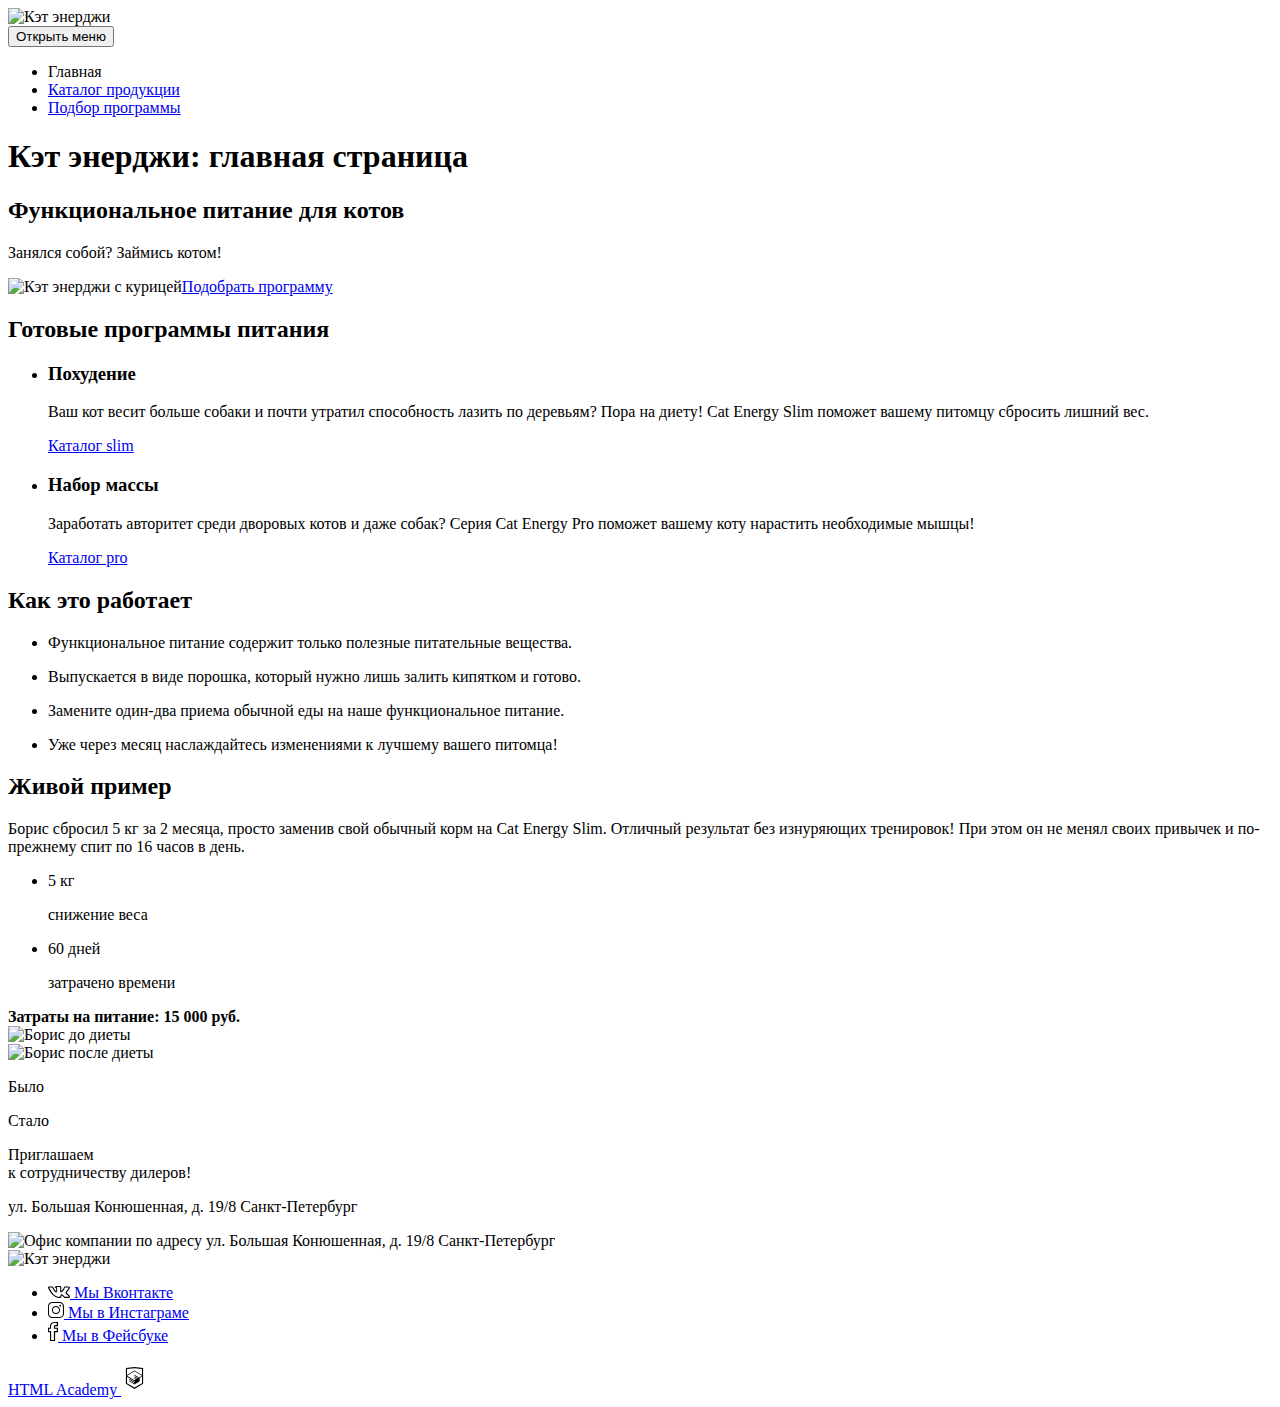
==== index.html @ 0a03f2cf "Добавлены html файлы" ====
<!DOCTYPE html><html lang="ru"><head><meta charset="utf-8"><meta name="viewport" content="width=device-width,initial-scale=1"><title>HTML Academy: Кэт энерджи</title><link rel="preload" href="fonts/oswaldmedium.woff2" as="font" crossorigin="anonymous"><link rel="preload" href="fonts/oswaldmedium.woff" as="font" crossorigin="anonymous"><link rel="preload" href="fonts/oswaldregular.woff2" as="font" crossorigin="anonymous"><link rel="preload" href="fonts/oswaldregular.woff" as="font" crossorigin="anonymous"><link rel="stylesheet" href="css/style.min.css"><script src="js/polyfill/picturefill.js" async=""></script></head><body class="content no-js"><script>document.body.classList.remove("no-js");</script><div style="display: none;"><svg xmlns="http://www.w3.org/2000/svg" xmlns:xlink="http://www.w3.org/1999/xlink"><symbol id="sprite-fb" viewbox="0 0 10 19"><path d="M7.1 19H2v-8.8H0V5.8h1.9c-.1-2 .2-3.4 1.1-4.4C3.8.5 5 .1 6.5 0H10v4.2H7.2c-.1.2-.2.8-.2 1.6h3v4.4H7.1V19zm-4-1h2.8V9.1h2.9V6.8H5.9v-.5c0-1.4 0-2.6.7-3.1l.1-.1h2.1V1H6.5c-1.2.1-2 .4-2.6 1-.8.8-1 2.3-.8 4.2l.1.6H1.1v2.3h2V18z"></path></symbol><symbol id="sprite-htmlacademy" viewbox="0 0 60 60"><path d="M30.2 5H30L10.3 7.1v36.2L30 55l19.7-11.7V7.1L30.2 5zm17 36.8L30 52 12.8 41.8V27l17.1 10.2V39l-11.7-7v1.8L30 40.9v1.9l-11.8-7v1.8l11.8 7 11.9-7.1v-7.6l5.3-3.2v15.1zm-.1-17l-4.7 2.8-2.2 1.3-10.3-6.1v1.8l8.8 5.3h-.1l-.2.1-1.3.7-7.3-4.3v1.8l5.8 3.4-1.4.9-4.3-2.6v1.8l2.9 1.7-2.9 1.7-17-10.1 17-10.2 17.2 10zm.1-1.8L29.9 12.8 12.8 23V9.4L30 7.6l17.2 1.8V23z"></path></symbol><symbol id="sprite-insta" viewbox="0 0 16.1 16"><path d="M11.8 1C13.6 1 15 2.4 15 4.2v7.7c0 1.7-1.4 3.1-3.1 3.1H4.2C2.4 15 1 13.6 1 11.8V4.2C1 2.4 2.4 1 4.2 1h7.6m0-1H4.2C1.9 0 0 1.9 0 4.2v7.7C0 14.1 1.9 16 4.2 16h7.7c2.3 0 4.2-1.9 4.2-4.2V4.2C16 1.9 14.1 0 11.8 0z"></path><path class="st0" d="M8 4.9c1.7 0 3.1 1.4 3.1 3.1S9.7 11.1 8 11.1 4.9 9.7 4.9 8 6.3 4.9 8 4.9m0-1C5.7 3.9 3.9 5.7 3.9 8s1.8 4.1 4.1 4.1 4.1-1.8 4.1-4.1S10.3 3.9 8 3.9z"></path><circle class="st0" cx="12.3" cy="3.7" r=".9"></circle></symbol><symbol id="sprite-mail" viewbox="0 0 17 13"><path d="M15.6 11.6H1.4V5.8H0V13h17V5.8h-1.4v5.8zM0 0v2.3l8.5 7.1L17 2.3V0H0zm15.6 1.6L8.5 7.5 1.4 1.6v-.2h14.2v.2z"></path></symbol><symbol id="sprite-phone" viewbox="0 0 20 20"><path d="M17.9 9.4H9.4v1.2h8.5l-2.1 2.1.9.9 3.1-3.1c.2-.2.2-.6 0-.9l-3.1-3.1-.9.9 2.1 2zm-9.8 10v-6.2c0-.3-.3-.6-.6-.6H3.1c0 .7.6 1.2 1.2 1.2h2.5v5H3.1c-1 .1-1.8-.7-1.9-1.7v-14c0-1 .8-1.8 1.7-1.8h3.9v5H4.4c-.7 0-1.2.6-1.2 1.2h4.4c.3 0 .6-.3.6-.6V.6C8.1.3 7.8 0 7.5 0H3.1C1.5-.1.1 1.2 0 2.9v13.9c-.1 1.7 1.2 3.1 2.9 3.1h4.6c.3.1.6-.2.6-.5z"></path></symbol><symbol id="sprite-vk" viewbox="0 0 22 12"><path d="M17.6 12c-.3 0-.9-.1-1.5-.5-.5-.3-.9-.7-1.3-1.2-.3-.3-.9-.9-1.1-.9-.2.1-.4.7-.3 1.2 0 .1 0 .6-.3.9-.3.3-.8.4-.9.4h-1.4c-.7 0-3.2-.2-5.4-2.3C2.5 7.1.2 2.2.1 2 0 1.6-.1 1.2.2.9s.8-.4 1-.4h3.1c.1 0 .4.1.7.3.3.2.4.5.5.6.7 1.5 1.5 2.8 2.6 4 .1-.4.2-1.4.1-2.3 0-.4-.1-.8-.2-1-.1-.1-.3-.2-.5-.2l-.6-.5c0-.5.5-.9.9-1.1.5-.2 1.3-.3 2.3-.3h.5c.9 0 1.2.1 1.6.1 1.2.3 1.2 1.3 1.1 2.5v1.6c0 .3 0 .8.1 1 .2-.1.6-.5 1.5-1.9.6-.9 1-1.9 1.1-2.1.1-.3.4-.7 1.2-.7h3.4c.7 0 1.2.2 1.3.7.2.5.1 1.3-1.7 3.5-.3.3-.5.6-.7.9-.5.4-.9 1-.9 1.1s.5.5.9.9c1.1.9 1.9 1.7 2.2 2.3.4.6.3 1 .2 1.3-.3.7-1.2.7-1.4.8h-2.9zm-3.9-3.7c.7 0 1.2.6 1.8 1.2.4.4.7.8 1.1 1 .5.3 1 .3 1 .3h2.9c.1 0 .3-.1.4-.1 0 0 0-.1-.1-.1-.3-.5-1-1.3-2-2.1-.9-.7-1.3-1.1-1.4-1.7 0-.6.4-1.1 1.2-2.1.2-.2.4-.5.7-.8 1.1-1.4 1.4-2 1.5-2.3h-3.9c0 .4-.5 1.5-1.1 2.4-1.4 2.1-2 2.4-2.5 2.4-.1 0-.3 0-.4-.1-.7-.4-.7-1.4-.7-2.1V2.6c.1-1.3 0-1.3-.3-1.4-.3-.1-.5-.1-1.4-.1H10c-.5 0-1 0-1.4.1l.2.2c.4.5.4 1.5.4 1.7.1 1.3 0 2.9-.7 3.3-.1 0-.2.1-.4.1-.6 0-1.3-.7-2.5-2.5C5 2.9 4.5 1.8 4.5 1.8s0-.1-.1-.1-.2-.1-.2-.1h-3c.4.9 2.5 5 4.8 7.2 2 1.9 4.3 2 4.7 2h1.4s.2 0 .2-.1v-.1c0-.2 0-2 1.2-2.3h.2z"></path></symbol></svg></div><header class="page-header"><div class="page-header__wrapper"><a class="logo logo--index page-header__logo"><picture><source media="(min-width: 1220px)" srcset="img/logo-desktop.svg"><source media="(min-width: 768px)" srcset="img/logo-tablet.svg"><img class="logo-image" src="img/logo-mobile.svg" width="191" height="38" alt="Кэт энерджи"></picture></a><nav class="main-nav page-header__nav"><button class="main-nav__toggle main-nav__toggle--open" type="button">Открыть меню</button><ul class="main-nav__list site-list"><li class="site-list__item"><a class="site-list__link site-list__link--light site-list__link--active">Главная</a></li><li class="site-list__item"><a class="site-list__link site-list__link--light" href="catalog.html">Каталог продукции</a></li><li class="site-list__item"><a class="site-list__link site-list__link--light" href="form.html">Подбор программы</a></li></ul></nav></div></header><main class="page-main"><h1 class="visually-hidden">Кэт энерджи: главная страница</h1><section class="product-banner product-banner--bg-img page-main__product-banner"><h2 class="product-banner__title title title--size-l">Функциональное питание для котов</h2><p class="product-banner__tagline">Занялся собой? Займись котом!</p><picture><source type="image/webp" media="(min-width: 1220px)" srcset="img/index-can-desktop@1x.webp, img/index-can-desktop@2x.webp 2x"><source type="image/webp" media="(min-width: 768px)" srcset="img/index-can-tablet@1x.webp, img/index-can-tablet@2x.webp 2x"><source type="image/webp" srcset="img/index-can-mobile@1x.webp, img/index-can-mobile@2x.webp 2x"><source media="(min-width: 1220px)" srcset="img/index-can-desktop@1x.png, img/index-can-desktop@2x.png 2x"><source media="(min-width: 768px)" srcset="img/index-can-tablet@1x.jpg, img/index-can-tablet@2x.jpg 2x"><img class="product-banner__image" width="280" height="271" src="img/index-can-mobile@1x.png" srcset="img/index-can-mobile@2x.png 2x" alt="Кэт энерджи с курицей"></picture><a class="product-banner__button button button--green" href="form.html">Подобрать программу</a></section><section class="programs programs--mb page-main__container"><h2 class="visually-hidden">Готовые программы питания</h2><ul class="programs__list"><li class="programs__item programs__item--cat-slim"><h3 class="programs__title">Похудение</h3><p class="programs__description">Ваш кот весит больше собаки и почти утратил способность лазить по деревьям? Пора на диету! Cat Energy Slim поможет вашему питомцу сбросить лишний вес.</p><a class="programs__link" href="catalog.html">Каталог slim</a></li><li class="programs__item programs__item--cat-pro"><h3 class="programs__title">Набор массы</h3><p class="programs__description">Заработать авторитет среди дворовых котов и даже собак? Серия Cat Energy Pro поможет вашему коту нарастить необходимые мышцы!</p><a class="programs__link" href="catalog.html">Каталог pro</a></li></ul></section><section class="advantage advantage--mb"><h2 class="advantage__title title title--size-l page-main__container">Как это работает</h2><ul class="advantage__list"><li class="advantage__item advantage__item--number"><p class="advantage__description advantage__description--leaf">Функциональное питание содержит только полезные питательные вещества.</p></li><li class="advantage__item advantage__item--number"><p class="advantage__description advantage__description--powder">Выпускается в виде порошка, который нужно лишь залить кипятком и готово.</p></li><li class="advantage__item advantage__item--number"><p class="advantage__description advantage__description--dining">Замените один-два приема обычной еды на наше функциональное питание.</p></li><li class="advantage__item advantage__item--number"><p class="advantage__description advantage__description--clock">Уже через месяц наслаждайтесь изменениями к лучшему вашего питомца!</p></li></ul></section><section class="example"><div class="example__container"><div class="example__description"><h2 class="example__title title title--size-l">Живой пример</h2><p class="example__text">Борис сбросил 5 кг за 2 месяца, просто заменив свой обычный корм на Cat Energy Slim. Отличный результат без изнуряющих тренировок! При этом он не менял своих привычек и по-прежнему спит по 16 часов в день.</p><div class="example__wrapper"><ul class="example__list"><li class="example__item"><p class="example__value">5 кг</p><p class="example__index">снижение веса</p></li><li class="example__item"><p class="example__value">60 дней</p><p class="example__index">затрачено времени</p></li></ul><b class="example__subtitle">Затраты на питание: <span>15 000 руб.</span></b></div></div><div class="example__slider slider"><div class="slider__slides"><div class="slider__container-one"><picture><source type="image/webp" media="(min-width: 1220px)" srcset="img/after-desktop@1x.webp, img/after-desktop@2x.webp 2x"><source type="image/webp" media="(min-width: 768px)" srcset="img/after-tablet@1x.webp, img/after-tablet@2x.webp 2x"><source type="image/webp" srcset="img/before-mobile@1x.webp, img/before-mobile@2x.webp 2x"><source media="(min-width: 1220px)" srcset="img/after-desktop@1x.png, img/after-desktop@2x.png 2x"><source media="(min-width: 768px)" srcset="img/after-tablet@1x.png, img/after-tablet@2x.png 2x"><img class="slider__image slider__image--centering" width="320" height="240" src="img/before-mobile@1x.png" srcset="img/before-mobile@2x.png 2x" alt="Борис до диеты"></picture></div><div class="slider__container-two"><picture><source type="image/webp" media="(min-width: 1220px)" srcset="img/before-desktop@1x.webp, img/before-desktop@2x.webp 2x"><source type="image/webp" media="(min-width: 768px)" srcset="img/before-tablet@1x.webp, img/before-tablet@2x.webp 2x"><source type="image/webp" srcset="img/after-mobile@1x.webp, img/after-mobile@2x.webp 2x"><source media="(min-width: 1220px)" srcset="img/before-desktop@1x.png, img/before-desktop@2x.png 2x"><source media="(min-width: 768px)" srcset="img/before-tablet@1x.png, img/before-tablet@2x.png 2x"><img class="slider__image" width="320" height="240" src="img/after-mobile@1x.png" srcset="img/after-mobile@2x.png 2x" alt="Борис после диеты"></picture></div></div><div class="slider__toggle-wrapper"><p class="slider__prev">Было</p><div class="slider__line"><span class="slider__toggle" tabindex="0"></span></div><p class="slider__next">Стало</p></div></div></div></section></main><footer class="page-footer"><div class="page-footer__address address"><div class="address__wrapper address__wrapper--white"><p class="address__invite">Приглашаем<br>к сотрудничеству дилеров!</p><p class="address__text">ул. Большая Конюшенная, д. 19/8 <span>Санкт-Петербург</span></p></div><div class="address__map address__map--pin"><div class="address__yandex-map" id="yandex-map"></div><picture><source media="(min-width: 1220px)" srcset="img/bg-map-desktop@1x.png, img/bg-map-desktop@2x.png 2x"><source media="(min-width: 768px)" srcset="img/bg-map-tablet@1x.png, img/bg-map-tablet@2x.png 2x"><img class="address__map-image" src="img/bg-map-mobile@1x.png" srcset="img/bg-map-mobile@2x.png 2x" width="320" height="400" alt="Офис компании по адресу ул. Большая Конюшенная, д. 19/8 Санкт-Петербург"></picture></div></div><div class="page-footer__container"><a class="logo page-footer__logo"><img class="logo-image" src="img/logo-footer.svg" width="128" height="24" alt="Кэт энерджи"></a><ul class="social-list page-footer__social"><li class="social-list__item"><a href="#" class="social-list__link" aria-label="Перейти на Вконтакте"><svg class="social-list__icon social-list__icon--vk" width="22" height="12" viewbox="0 0 22 12"><use xlink:href="#sprite-vk"></use></svg> Мы Вконтакте</a></li><li class="social-list__item"><a href="#" class="social-list__link" aria-label="Перейти в Инстаграм"><svg class="social-list__icon social-list__icon--insta" width="16" height="16" viewbox="0 0 16.1 16"><use xlink:href="#sprite-insta"></use></svg> Мы в Инстаграме</a></li><li class="social-list__item"><a href="#" class="social-list__link" aria-label="Перейти в Фейсбук"><svg class="social-list__icon social-list__icon--fb" width="10" height="19" viewbox="0 0 10 19"><use xlink:href="#sprite-fb"></use></svg> Мы в Фейсбуке</a></li></ul><div class="copyright page-footer__copyright"><a class="copyright__link" href="https://htmlacademy.ru/intensive/adaptive" aria-label="Перейти на курс HTML Academy">HTML Academy <svg class="copyright__icon" width="27px" height="34" viewbox="0 0 27 35"><use xlink:href="#sprite-htmlacademy"></use></svg></a></div></div></footer><script>document.createElement( "picture" );</script><script src="js/polyfill/svguse.js" defer=""></script><script src="js/polyfill/focus-visible.js"></script><script src="https://api-maps.yandex.ru/2.1/?lang=ru_RU&amp;apikey=c461c44d-a89d-4167-a9e9-008782f98509" type="text/javascript"></script><script src="js/yandexMap.js" type="text/javascript"></script><script src="js/app.js"></script></body></html>
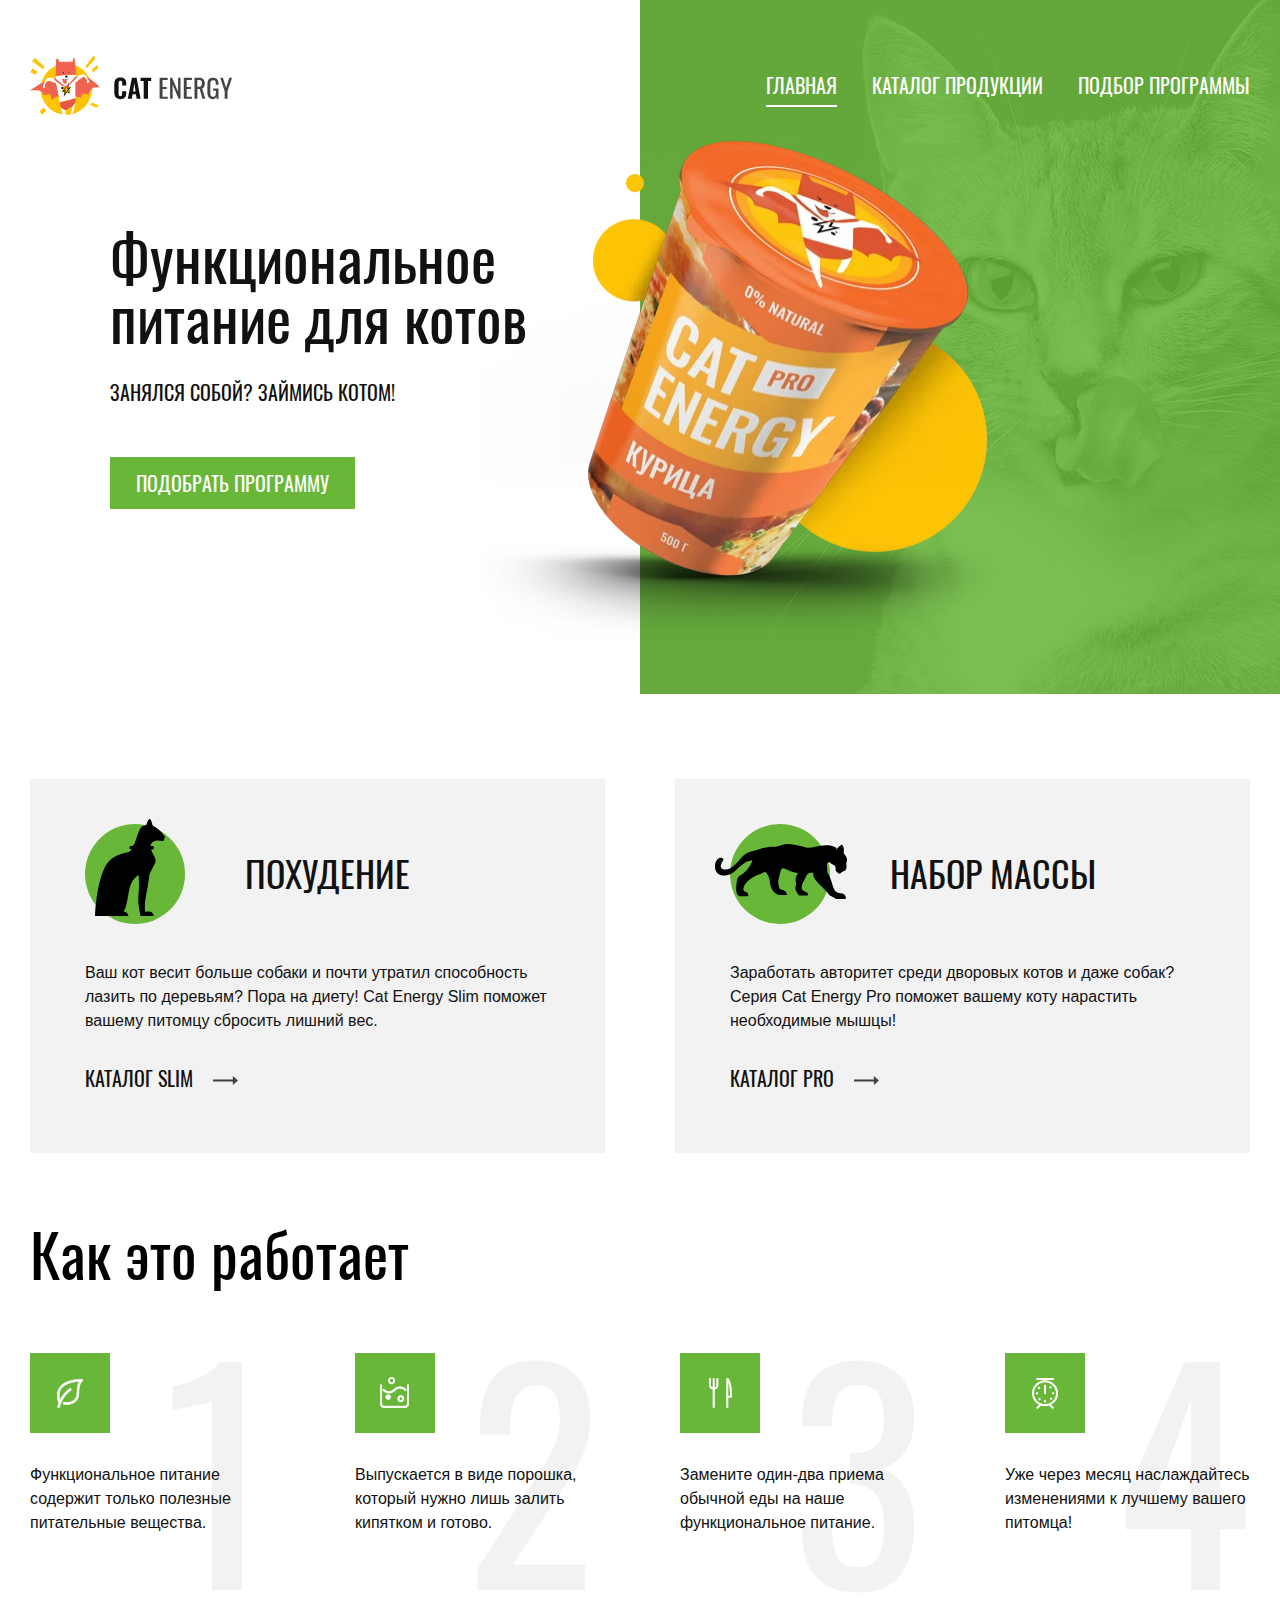
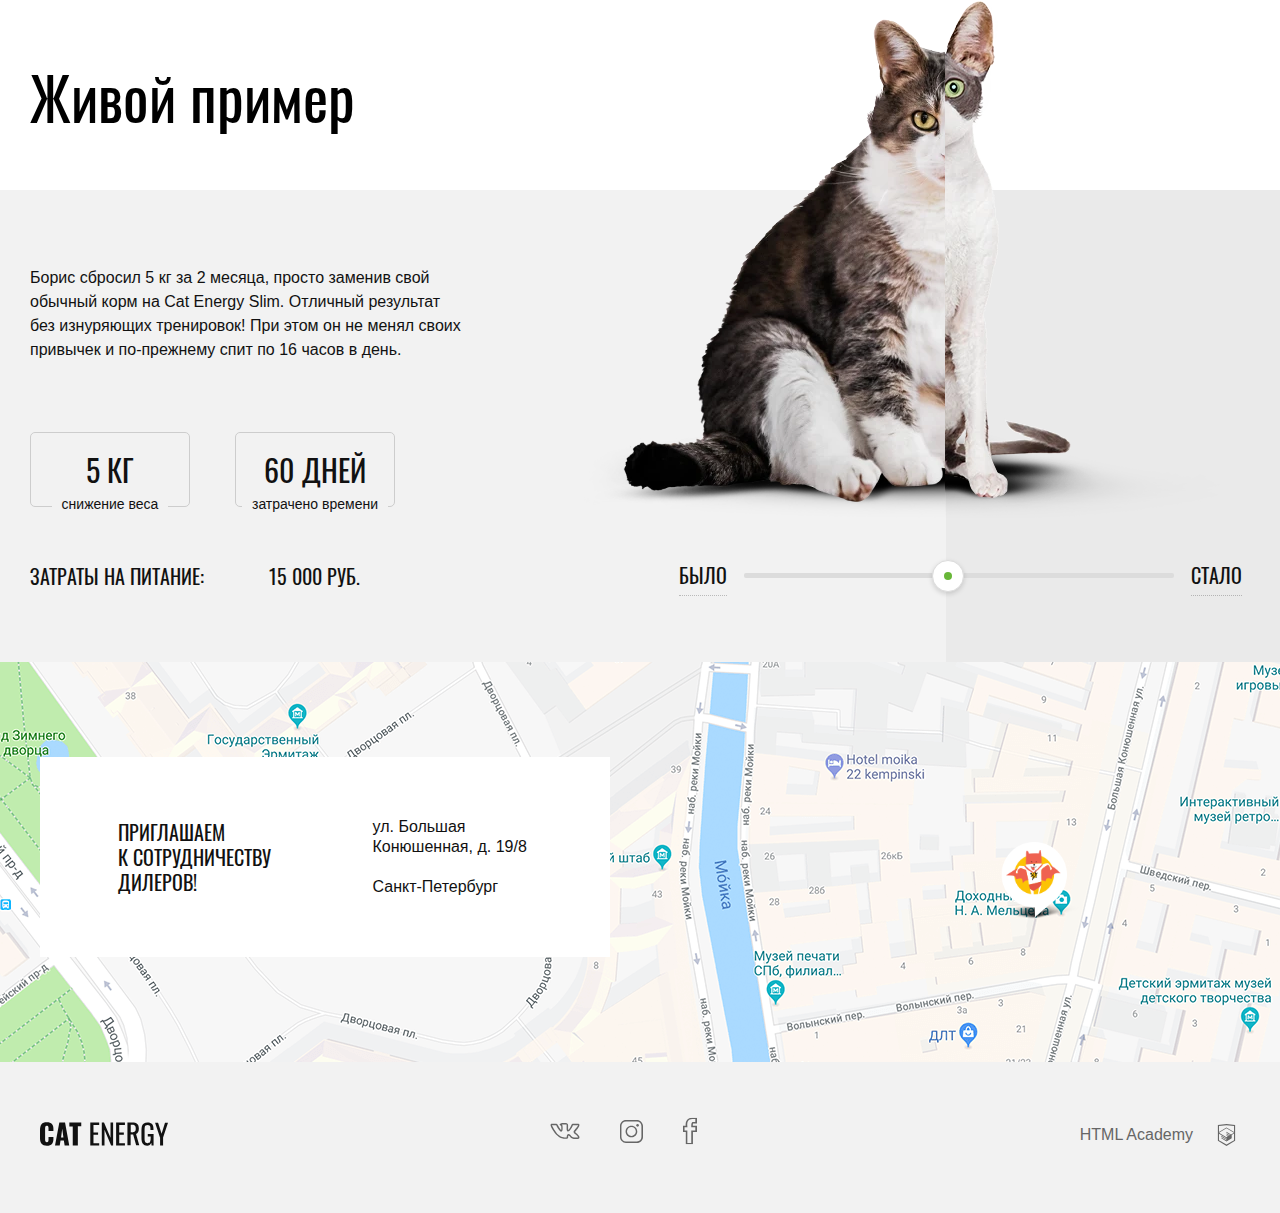
==== commit 4dd7137f: "Update index.html" ====
--- a/index.html
+++ b/index.html
@@ -1 +1,234 @@
-<!DOCTYPE html><html lang="ru"><head><meta charset="utf-8"><meta name="viewport" content="width=device-width,initial-scale=1"><title>HTML Academy: Кэт энерджи</title><link rel="preload" href="fonts/oswaldmedium.woff2" as="font" crossorigin="anonymous"><link rel="preload" href="fonts/oswaldmedium.woff" as="font" crossorigin="anonymous"><link rel="preload" href="fonts/oswaldregular.woff2" as="font" crossorigin="anonymous"><link rel="preload" href="fonts/oswaldregular.woff" as="font" crossorigin="anonymous"><link rel="stylesheet" href="css/style.min.css"><script src="js/polyfill/picturefill.js" async=""></script></head><body class="content no-js"><script>document.body.classList.remove("no-js");</script><div style="display: none;"><svg xmlns="http://www.w3.org/2000/svg" xmlns:xlink="http://www.w3.org/1999/xlink"><symbol id="sprite-fb" viewbox="0 0 10 19"><path d="M7.1 19H2v-8.8H0V5.8h1.9c-.1-2 .2-3.4 1.1-4.4C3.8.5 5 .1 6.5 0H10v4.2H7.2c-.1.2-.2.8-.2 1.6h3v4.4H7.1V19zm-4-1h2.8V9.1h2.9V6.8H5.9v-.5c0-1.4 0-2.6.7-3.1l.1-.1h2.1V1H6.5c-1.2.1-2 .4-2.6 1-.8.8-1 2.3-.8 4.2l.1.6H1.1v2.3h2V18z"></path></symbol><symbol id="sprite-htmlacademy" viewbox="0 0 60 60"><path d="M30.2 5H30L10.3 7.1v36.2L30 55l19.7-11.7V7.1L30.2 5zm17 36.8L30 52 12.8 41.8V27l17.1 10.2V39l-11.7-7v1.8L30 40.9v1.9l-11.8-7v1.8l11.8 7 11.9-7.1v-7.6l5.3-3.2v15.1zm-.1-17l-4.7 2.8-2.2 1.3-10.3-6.1v1.8l8.8 5.3h-.1l-.2.1-1.3.7-7.3-4.3v1.8l5.8 3.4-1.4.9-4.3-2.6v1.8l2.9 1.7-2.9 1.7-17-10.1 17-10.2 17.2 10zm.1-1.8L29.9 12.8 12.8 23V9.4L30 7.6l17.2 1.8V23z"></path></symbol><symbol id="sprite-insta" viewbox="0 0 16.1 16"><path d="M11.8 1C13.6 1 15 2.4 15 4.2v7.7c0 1.7-1.4 3.1-3.1 3.1H4.2C2.4 15 1 13.6 1 11.8V4.2C1 2.4 2.4 1 4.2 1h7.6m0-1H4.2C1.9 0 0 1.9 0 4.2v7.7C0 14.1 1.9 16 4.2 16h7.7c2.3 0 4.2-1.9 4.2-4.2V4.2C16 1.9 14.1 0 11.8 0z"></path><path class="st0" d="M8 4.9c1.7 0 3.1 1.4 3.1 3.1S9.7 11.1 8 11.1 4.9 9.7 4.9 8 6.3 4.9 8 4.9m0-1C5.7 3.9 3.9 5.7 3.9 8s1.8 4.1 4.1 4.1 4.1-1.8 4.1-4.1S10.3 3.9 8 3.9z"></path><circle class="st0" cx="12.3" cy="3.7" r=".9"></circle></symbol><symbol id="sprite-mail" viewbox="0 0 17 13"><path d="M15.6 11.6H1.4V5.8H0V13h17V5.8h-1.4v5.8zM0 0v2.3l8.5 7.1L17 2.3V0H0zm15.6 1.6L8.5 7.5 1.4 1.6v-.2h14.2v.2z"></path></symbol><symbol id="sprite-phone" viewbox="0 0 20 20"><path d="M17.9 9.4H9.4v1.2h8.5l-2.1 2.1.9.9 3.1-3.1c.2-.2.2-.6 0-.9l-3.1-3.1-.9.9 2.1 2zm-9.8 10v-6.2c0-.3-.3-.6-.6-.6H3.1c0 .7.6 1.2 1.2 1.2h2.5v5H3.1c-1 .1-1.8-.7-1.9-1.7v-14c0-1 .8-1.8 1.7-1.8h3.9v5H4.4c-.7 0-1.2.6-1.2 1.2h4.4c.3 0 .6-.3.6-.6V.6C8.1.3 7.8 0 7.5 0H3.1C1.5-.1.1 1.2 0 2.9v13.9c-.1 1.7 1.2 3.1 2.9 3.1h4.6c.3.1.6-.2.6-.5z"></path></symbol><symbol id="sprite-vk" viewbox="0 0 22 12"><path d="M17.6 12c-.3 0-.9-.1-1.5-.5-.5-.3-.9-.7-1.3-1.2-.3-.3-.9-.9-1.1-.9-.2.1-.4.7-.3 1.2 0 .1 0 .6-.3.9-.3.3-.8.4-.9.4h-1.4c-.7 0-3.2-.2-5.4-2.3C2.5 7.1.2 2.2.1 2 0 1.6-.1 1.2.2.9s.8-.4 1-.4h3.1c.1 0 .4.1.7.3.3.2.4.5.5.6.7 1.5 1.5 2.8 2.6 4 .1-.4.2-1.4.1-2.3 0-.4-.1-.8-.2-1-.1-.1-.3-.2-.5-.2l-.6-.5c0-.5.5-.9.9-1.1.5-.2 1.3-.3 2.3-.3h.5c.9 0 1.2.1 1.6.1 1.2.3 1.2 1.3 1.1 2.5v1.6c0 .3 0 .8.1 1 .2-.1.6-.5 1.5-1.9.6-.9 1-1.9 1.1-2.1.1-.3.4-.7 1.2-.7h3.4c.7 0 1.2.2 1.3.7.2.5.1 1.3-1.7 3.5-.3.3-.5.6-.7.9-.5.4-.9 1-.9 1.1s.5.5.9.9c1.1.9 1.9 1.7 2.2 2.3.4.6.3 1 .2 1.3-.3.7-1.2.7-1.4.8h-2.9zm-3.9-3.7c.7 0 1.2.6 1.8 1.2.4.4.7.8 1.1 1 .5.3 1 .3 1 .3h2.9c.1 0 .3-.1.4-.1 0 0 0-.1-.1-.1-.3-.5-1-1.3-2-2.1-.9-.7-1.3-1.1-1.4-1.7 0-.6.4-1.1 1.2-2.1.2-.2.4-.5.7-.8 1.1-1.4 1.4-2 1.5-2.3h-3.9c0 .4-.5 1.5-1.1 2.4-1.4 2.1-2 2.4-2.5 2.4-.1 0-.3 0-.4-.1-.7-.4-.7-1.4-.7-2.1V2.6c.1-1.3 0-1.3-.3-1.4-.3-.1-.5-.1-1.4-.1H10c-.5 0-1 0-1.4.1l.2.2c.4.5.4 1.5.4 1.7.1 1.3 0 2.9-.7 3.3-.1 0-.2.1-.4.1-.6 0-1.3-.7-2.5-2.5C5 2.9 4.5 1.8 4.5 1.8s0-.1-.1-.1-.2-.1-.2-.1h-3c.4.9 2.5 5 4.8 7.2 2 1.9 4.3 2 4.7 2h1.4s.2 0 .2-.1v-.1c0-.2 0-2 1.2-2.3h.2z"></path></symbol></svg></div><header class="page-header"><div class="page-header__wrapper"><a class="logo logo--index page-header__logo"><picture><source media="(min-width: 1220px)" srcset="img/logo-desktop.svg"><source media="(min-width: 768px)" srcset="img/logo-tablet.svg"><img class="logo-image" src="img/logo-mobile.svg" width="191" height="38" alt="Кэт энерджи"></picture></a><nav class="main-nav page-header__nav"><button class="main-nav__toggle main-nav__toggle--open" type="button">Открыть меню</button><ul class="main-nav__list site-list"><li class="site-list__item"><a class="site-list__link site-list__link--light site-list__link--active">Главная</a></li><li class="site-list__item"><a class="site-list__link site-list__link--light" href="catalog.html">Каталог продукции</a></li><li class="site-list__item"><a class="site-list__link site-list__link--light" href="form.html">Подбор программы</a></li></ul></nav></div></header><main class="page-main"><h1 class="visually-hidden">Кэт энерджи: главная страница</h1><section class="product-banner product-banner--bg-img page-main__product-banner"><h2 class="product-banner__title title title--size-l">Функциональное питание для котов</h2><p class="product-banner__tagline">Занялся собой? Займись котом!</p><picture><source type="image/webp" media="(min-width: 1220px)" srcset="img/index-can-desktop@1x.webp, img/index-can-desktop@2x.webp 2x"><source type="image/webp" media="(min-width: 768px)" srcset="img/index-can-tablet@1x.webp, img/index-can-tablet@2x.webp 2x"><source type="image/webp" srcset="img/index-can-mobile@1x.webp, img/index-can-mobile@2x.webp 2x"><source media="(min-width: 1220px)" srcset="img/index-can-desktop@1x.png, img/index-can-desktop@2x.png 2x"><source media="(min-width: 768px)" srcset="img/index-can-tablet@1x.jpg, img/index-can-tablet@2x.jpg 2x"><img class="product-banner__image" width="280" height="271" src="img/index-can-mobile@1x.png" srcset="img/index-can-mobile@2x.png 2x" alt="Кэт энерджи с курицей"></picture><a class="product-banner__button button button--green" href="form.html">Подобрать программу</a></section><section class="programs programs--mb page-main__container"><h2 class="visually-hidden">Готовые программы питания</h2><ul class="programs__list"><li class="programs__item programs__item--cat-slim"><h3 class="programs__title">Похудение</h3><p class="programs__description">Ваш кот весит больше собаки и почти утратил способность лазить по деревьям? Пора на диету! Cat Energy Slim поможет вашему питомцу сбросить лишний вес.</p><a class="programs__link" href="catalog.html">Каталог slim</a></li><li class="programs__item programs__item--cat-pro"><h3 class="programs__title">Набор массы</h3><p class="programs__description">Заработать авторитет среди дворовых котов и даже собак? Серия Cat Energy Pro поможет вашему коту нарастить необходимые мышцы!</p><a class="programs__link" href="catalog.html">Каталог pro</a></li></ul></section><section class="advantage advantage--mb"><h2 class="advantage__title title title--size-l page-main__container">Как это работает</h2><ul class="advantage__list"><li class="advantage__item advantage__item--number"><p class="advantage__description advantage__description--leaf">Функциональное питание содержит только полезные питательные вещества.</p></li><li class="advantage__item advantage__item--number"><p class="advantage__description advantage__description--powder">Выпускается в виде порошка, который нужно лишь залить кипятком и готово.</p></li><li class="advantage__item advantage__item--number"><p class="advantage__description advantage__description--dining">Замените один-два приема обычной еды на наше функциональное питание.</p></li><li class="advantage__item advantage__item--number"><p class="advantage__description advantage__description--clock">Уже через месяц наслаждайтесь изменениями к лучшему вашего питомца!</p></li></ul></section><section class="example"><div class="example__container"><div class="example__description"><h2 class="example__title title title--size-l">Живой пример</h2><p class="example__text">Борис сбросил 5 кг за 2 месяца, просто заменив свой обычный корм на Cat Energy Slim. Отличный результат без изнуряющих тренировок! При этом он не менял своих привычек и по-прежнему спит по 16 часов в день.</p><div class="example__wrapper"><ul class="example__list"><li class="example__item"><p class="example__value">5 кг</p><p class="example__index">снижение веса</p></li><li class="example__item"><p class="example__value">60 дней</p><p class="example__index">затрачено времени</p></li></ul><b class="example__subtitle">Затраты на питание: <span>15 000 руб.</span></b></div></div><div class="example__slider slider"><div class="slider__slides"><div class="slider__container-one"><picture><source type="image/webp" media="(min-width: 1220px)" srcset="img/after-desktop@1x.webp, img/after-desktop@2x.webp 2x"><source type="image/webp" media="(min-width: 768px)" srcset="img/after-tablet@1x.webp, img/after-tablet@2x.webp 2x"><source type="image/webp" srcset="img/before-mobile@1x.webp, img/before-mobile@2x.webp 2x"><source media="(min-width: 1220px)" srcset="img/after-desktop@1x.png, img/after-desktop@2x.png 2x"><source media="(min-width: 768px)" srcset="img/after-tablet@1x.png, img/after-tablet@2x.png 2x"><img class="slider__image slider__image--centering" width="320" height="240" src="img/before-mobile@1x.png" srcset="img/before-mobile@2x.png 2x" alt="Борис до диеты"></picture></div><div class="slider__container-two"><picture><source type="image/webp" media="(min-width: 1220px)" srcset="img/before-desktop@1x.webp, img/before-desktop@2x.webp 2x"><source type="image/webp" media="(min-width: 768px)" srcset="img/before-tablet@1x.webp, img/before-tablet@2x.webp 2x"><source type="image/webp" srcset="img/after-mobile@1x.webp, img/after-mobile@2x.webp 2x"><source media="(min-width: 1220px)" srcset="img/before-desktop@1x.png, img/before-desktop@2x.png 2x"><source media="(min-width: 768px)" srcset="img/before-tablet@1x.png, img/before-tablet@2x.png 2x"><img class="slider__image" width="320" height="240" src="img/after-mobile@1x.png" srcset="img/after-mobile@2x.png 2x" alt="Борис после диеты"></picture></div></div><div class="slider__toggle-wrapper"><p class="slider__prev">Было</p><div class="slider__line"><span class="slider__toggle" tabindex="0"></span></div><p class="slider__next">Стало</p></div></div></div></section></main><footer class="page-footer"><div class="page-footer__address address"><div class="address__wrapper address__wrapper--white"><p class="address__invite">Приглашаем<br>к сотрудничеству дилеров!</p><p class="address__text">ул. Большая Конюшенная, д. 19/8 <span>Санкт-Петербург</span></p></div><div class="address__map address__map--pin"><div class="address__yandex-map" id="yandex-map"></div><picture><source media="(min-width: 1220px)" srcset="img/bg-map-desktop@1x.png, img/bg-map-desktop@2x.png 2x"><source media="(min-width: 768px)" srcset="img/bg-map-tablet@1x.png, img/bg-map-tablet@2x.png 2x"><img class="address__map-image" src="img/bg-map-mobile@1x.png" srcset="img/bg-map-mobile@2x.png 2x" width="320" height="400" alt="Офис компании по адресу ул. Большая Конюшенная, д. 19/8 Санкт-Петербург"></picture></div></div><div class="page-footer__container"><a class="logo page-footer__logo"><img class="logo-image" src="img/logo-footer.svg" width="128" height="24" alt="Кэт энерджи"></a><ul class="social-list page-footer__social"><li class="social-list__item"><a href="#" class="social-list__link" aria-label="Перейти на Вконтакте"><svg class="social-list__icon social-list__icon--vk" width="22" height="12" viewbox="0 0 22 12"><use xlink:href="#sprite-vk"></use></svg> Мы Вконтакте</a></li><li class="social-list__item"><a href="#" class="social-list__link" aria-label="Перейти в Инстаграм"><svg class="social-list__icon social-list__icon--insta" width="16" height="16" viewbox="0 0 16.1 16"><use xlink:href="#sprite-insta"></use></svg> Мы в Инстаграме</a></li><li class="social-list__item"><a href="#" class="social-list__link" aria-label="Перейти в Фейсбук"><svg class="social-list__icon social-list__icon--fb" width="10" height="19" viewbox="0 0 10 19"><use xlink:href="#sprite-fb"></use></svg> Мы в Фейсбуке</a></li></ul><div class="copyright page-footer__copyright"><a class="copyright__link" href="https://htmlacademy.ru/intensive/adaptive" aria-label="Перейти на курс HTML Academy">HTML Academy <svg class="copyright__icon" width="27px" height="34" viewbox="0 0 27 35"><use xlink:href="#sprite-htmlacademy"></use></svg></a></div></div></footer><script>document.createElement( "picture" );</script><script src="js/polyfill/svguse.js" defer=""></script><script src="js/polyfill/focus-visible.js"></script><script src="https://api-maps.yandex.ru/2.1/?lang=ru_RU&amp;apikey=c461c44d-a89d-4167-a9e9-008782f98509" type="text/javascript"></script><script src="js/yandexMap.js" type="text/javascript"></script><script src="js/app.js"></script></body></html>+<!DOCTYPE html>
+<html lang="ru">
+  <head>
+    <meta charset="utf-8">
+    <meta name="viewport" content="width=device-width, initial-scale=1">
+    <title>HTML Academy: Кэт энерджи</title>
+    <link rel="preload" href="fonts/oswaldmedium.woff2" as="font" crossorigin="anonymous">
+    <link rel="preload" href="fonts/oswaldmedium.woff" as="font" crossorigin="anonymous">
+    <link rel="preload" href="fonts/oswaldregular.woff2" as="font" crossorigin="anonymous">
+    <link rel="preload" href="fonts/oswaldregular.woff" as="font" crossorigin="anonymous">
+    <link rel="stylesheet" href="css/style.min.css">
+    <script src="js/polyfill/picturefill.js" async=""></script>
+  </head>
+  <body class="content no-js">
+    <script>
+      document.body.classList.remove("no-js");
+    </script>
+    <div style="display: none;">
+      <svg xmlns="http://www.w3.org/2000/svg" xmlns:xlink="http://www.w3.org/1999/xlink"><symbol id="sprite-fb" viewbox="0 0 10 19"><path d="M7.1 19H2v-8.8H0V5.8h1.9c-.1-2 .2-3.4 1.1-4.4C3.8.5 5 .1 6.5 0H10v4.2H7.2c-.1.2-.2.8-.2 1.6h3v4.4H7.1V19zm-4-1h2.8V9.1h2.9V6.8H5.9v-.5c0-1.4 0-2.6.7-3.1l.1-.1h2.1V1H6.5c-1.2.1-2 .4-2.6 1-.8.8-1 2.3-.8 4.2l.1.6H1.1v2.3h2V18z"></path></symbol><symbol id="sprite-htmlacademy" viewbox="0 0 60 60"><path d="M30.2 5H30L10.3 7.1v36.2L30 55l19.7-11.7V7.1L30.2 5zm17 36.8L30 52 12.8 41.8V27l17.1 10.2V39l-11.7-7v1.8L30 40.9v1.9l-11.8-7v1.8l11.8 7 11.9-7.1v-7.6l5.3-3.2v15.1zm-.1-17l-4.7 2.8-2.2 1.3-10.3-6.1v1.8l8.8 5.3h-.1l-.2.1-1.3.7-7.3-4.3v1.8l5.8 3.4-1.4.9-4.3-2.6v1.8l2.9 1.7-2.9 1.7-17-10.1 17-10.2 17.2 10zm.1-1.8L29.9 12.8 12.8 23V9.4L30 7.6l17.2 1.8V23z"></path></symbol><symbol id="sprite-insta" viewbox="0 0 16.1 16"><path d="M11.8 1C13.6 1 15 2.4 15 4.2v7.7c0 1.7-1.4 3.1-3.1 3.1H4.2C2.4 15 1 13.6 1 11.8V4.2C1 2.4 2.4 1 4.2 1h7.6m0-1H4.2C1.9 0 0 1.9 0 4.2v7.7C0 14.1 1.9 16 4.2 16h7.7c2.3 0 4.2-1.9 4.2-4.2V4.2C16 1.9 14.1 0 11.8 0z"></path><path class="st0" d="M8 4.9c1.7 0 3.1 1.4 3.1 3.1S9.7 11.1 8 11.1 4.9 9.7 4.9 8 6.3 4.9 8 4.9m0-1C5.7 3.9 3.9 5.7 3.9 8s1.8 4.1 4.1 4.1 4.1-1.8 4.1-4.1S10.3 3.9 8 3.9z"></path><circle class="st0" cx="12.3" cy="3.7" r=".9"></circle></symbol><symbol id="sprite-mail" viewbox="0 0 17 13"><path d="M15.6 11.6H1.4V5.8H0V13h17V5.8h-1.4v5.8zM0 0v2.3l8.5 7.1L17 2.3V0H0zm15.6 1.6L8.5 7.5 1.4 1.6v-.2h14.2v.2z"></path></symbol><symbol id="sprite-phone" viewbox="0 0 20 20"><path d="M17.9 9.4H9.4v1.2h8.5l-2.1 2.1.9.9 3.1-3.1c.2-.2.2-.6 0-.9l-3.1-3.1-.9.9 2.1 2zm-9.8 10v-6.2c0-.3-.3-.6-.6-.6H3.1c0 .7.6 1.2 1.2 1.2h2.5v5H3.1c-1 .1-1.8-.7-1.9-1.7v-14c0-1 .8-1.8 1.7-1.8h3.9v5H4.4c-.7 0-1.2.6-1.2 1.2h4.4c.3 0 .6-.3.6-.6V.6C8.1.3 7.8 0 7.5 0H3.1C1.5-.1.1 1.2 0 2.9v13.9c-.1 1.7 1.2 3.1 2.9 3.1h4.6c.3.1.6-.2.6-.5z"></path></symbol><symbol id="sprite-vk" viewbox="0 0 22 12"><path d="M17.6 12c-.3 0-.9-.1-1.5-.5-.5-.3-.9-.7-1.3-1.2-.3-.3-.9-.9-1.1-.9-.2.1-.4.7-.3 1.2 0 .1 0 .6-.3.9-.3.3-.8.4-.9.4h-1.4c-.7 0-3.2-.2-5.4-2.3C2.5 7.1.2 2.2.1 2 0 1.6-.1 1.2.2.9s.8-.4 1-.4h3.1c.1 0 .4.1.7.3.3.2.4.5.5.6.7 1.5 1.5 2.8 2.6 4 .1-.4.2-1.4.1-2.3 0-.4-.1-.8-.2-1-.1-.1-.3-.2-.5-.2l-.6-.5c0-.5.5-.9.9-1.1.5-.2 1.3-.3 2.3-.3h.5c.9 0 1.2.1 1.6.1 1.2.3 1.2 1.3 1.1 2.5v1.6c0 .3 0 .8.1 1 .2-.1.6-.5 1.5-1.9.6-.9 1-1.9 1.1-2.1.1-.3.4-.7 1.2-.7h3.4c.7 0 1.2.2 1.3.7.2.5.1 1.3-1.7 3.5-.3.3-.5.6-.7.9-.5.4-.9 1-.9 1.1s.5.5.9.9c1.1.9 1.9 1.7 2.2 2.3.4.6.3 1 .2 1.3-.3.7-1.2.7-1.4.8h-2.9zm-3.9-3.7c.7 0 1.2.6 1.8 1.2.4.4.7.8 1.1 1 .5.3 1 .3 1 .3h2.9c.1 0 .3-.1.4-.1 0 0 0-.1-.1-.1-.3-.5-1-1.3-2-2.1-.9-.7-1.3-1.1-1.4-1.7 0-.6.4-1.1 1.2-2.1.2-.2.4-.5.7-.8 1.1-1.4 1.4-2 1.5-2.3h-3.9c0 .4-.5 1.5-1.1 2.4-1.4 2.1-2 2.4-2.5 2.4-.1 0-.3 0-.4-.1-.7-.4-.7-1.4-.7-2.1V2.6c.1-1.3 0-1.3-.3-1.4-.3-.1-.5-.1-1.4-.1H10c-.5 0-1 0-1.4.1l.2.2c.4.5.4 1.5.4 1.7.1 1.3 0 2.9-.7 3.3-.1 0-.2.1-.4.1-.6 0-1.3-.7-2.5-2.5C5 2.9 4.5 1.8 4.5 1.8s0-.1-.1-.1-.2-.1-.2-.1h-3c.4.9 2.5 5 4.8 7.2 2 1.9 4.3 2 4.7 2h1.4s.2 0 .2-.1v-.1c0-.2 0-2 1.2-2.3h.2z"></path></symbol></svg>
+    </div>
+
+    <header class="page-header">
+      <div class="page-header__wrapper">
+        <a class="logo logo--index page-header__logo">
+          <picture>
+            <source media="(min-width: 1220px)" srcset="img/logo-desktop.svg">
+            <source media="(min-width: 768px)" srcset="img/logo-tablet.svg">
+            <img class="logo-image" src="img/logo-mobile.svg" width="191" height="38" alt="Кэт энерджи">
+          </picture>
+        </a>
+        <nav class="main-nav page-header__nav">
+          <button class="main-nav__toggle main-nav__toggle--open" type="button">Открыть меню</button>
+          <ul class="main-nav__list site-list">
+            <li class="site-list__item">
+              <a class="site-list__link site-list__link--light site-list__link--active">Главная</a>
+            </li>
+            <li class="site-list__item">
+              <a class="site-list__link site-list__link--light" href="catalog.html">Каталог продукции</a>
+            </li>
+            <li class="site-list__item">
+              <a class="site-list__link site-list__link--light" href="form.html">Подбор программы</a>
+            </li>
+          </ul>
+        </nav>
+      </div>
+    </header>
+
+    <main class="page-main">
+
+      <h1 class="visually-hidden">Кэт энерджи: главная страница</h1>
+
+      <section class="product-banner product-banner--bg-img page-main__product-banner">
+        <h2 class="product-banner__title title title--size-l">Функциональное питание для котов</h2>
+        <p class="product-banner__tagline">Занялся собой? Займись котом!</p>
+        <picture>
+          <source type="image/webp" media="(min-width: 1220px)" srcset="img/index-can-desktop@1x.webp 1x, img/index-can-desktop@2x.webp 2x">
+          <source type="image/webp" media="(min-width: 768px)" srcset="img/index-can-tablet@1x.webp 1x, img/index-can-tablet@2x.webp 2x">
+          <source type="image/webp" srcset="img/index-can-mobile@1x.webp 1x, img/index-can-mobile@2x.webp 2x">
+
+          <source media="(min-width: 1220px)" srcset="img/index-can-desktop@1x.png 1x, img/index-can-desktop@2x.png 2x">
+          <source media="(min-width: 768px)" srcset="img/index-can-tablet@1x.jpg 1x, img/index-can-tablet@2x.jpg 2x">
+          <img class="product-banner__image" width="280" height="271" src="img/index-can-mobile@1x.png" srcset="img/index-can-mobile@2x.png 2x" alt="Кэт энерджи с курицей">
+        </picture>
+        <a class="product-banner__button button button--green" href="form.html">Подобрать программу</a>
+      </section>
+
+      <section class="programs programs--mb page-main__container">
+          <h2 class="visually-hidden">Готовые программы питания</h2>
+          <ul class="programs__list">
+            <li class="programs__item programs__item--cat-slim">
+              <h3 class="programs__title">Похудение</h3>
+              <p class="programs__description">Ваш кот весит больше собаки и почти утратил способность лазить по деревьям? Пора на диету! Cat Energy Slim поможет вашему питомцу сбросить лишний вес. </p>
+              <a class="programs__link" href="catalog.html">Каталог slim</a>
+            </li>
+            <li class="programs__item programs__item--cat-pro">
+              <h3 class="programs__title">Набор массы</h3>
+              <p class="programs__description">Заработать авторитет среди дворовых котов и даже собак? Серия Cat Energy Pro поможет вашему коту нарастить необходимые мышцы!
+              </p>
+              <a class="programs__link" href="catalog.html">Каталог pro</a>
+            </li>
+          </ul>
+      </section>
+
+      <section class="advantage advantage--mb">
+          <h2 class="advantage__title title title--size-l page-main__container">Как это работает</h2>
+          <ul class="advantage__list">
+            <li class="advantage__item advantage__item--number">
+              <p class="advantage__description advantage__description--leaf">
+                Функциональное питание содержит только полезные питательные вещества.
+              </p>
+            </li>
+            <li class="advantage__item advantage__item--number">
+              <p class="advantage__description advantage__description--powder">
+                Выпускается в виде порошка, который нужно лишь залить кипятком и готово.
+              </p>
+            </li>
+            <li class="advantage__item advantage__item--number">
+              <p class="advantage__description advantage__description--dining">
+                Замените один-два приема обычной еды на наше функциональное питание.
+              </p>
+            </li>
+            <li class="advantage__item advantage__item--number">
+              <p class="advantage__description advantage__description--clock">
+                Уже через месяц наслаждайтесь изменениями к лучшему вашего питомца!
+              </p>
+            </li>
+          </ul>
+      </section>
+
+      <section class="example">
+        <div class="example__container">
+          <div class="example__description">
+            <h2 class="example__title title title--size-l">Живой пример</h2>
+            <p class="example__text">
+              Борис сбросил 5 кг за 2 месяца, просто заменив свой обычный корм на Cat Energy Slim. Отличный результат без изнуряющих тренировок! При этом он не менял своих привычек и по-прежнему спит по 16 часов в день.
+            </p>
+            <div class="example__wrapper">
+              <ul class="example__list">
+                <li class="example__item">
+                  <p class="example__value">5 кг</p>
+                  <p class="example__index">снижение веса</p>
+                </li>
+                <li class="example__item">
+                  <p class="example__value">60 дней</p>
+                  <p class="example__index">затрачено времени</p>
+                </li>
+              </ul>
+              <b class="example__subtitle">Затраты на питание: <span>15 000 руб.</span></b>
+            </div>
+          </div>
+          <div class="example__slider slider">
+            <div class="slider__slides">
+              <div class="slider__container-one">
+                <picture>
+                  <source type="image/webp" media="(min-width: 1220px)" srcset="img/after-desktop@1x.webp 1x, img/after-desktop@2x.webp 2x">
+                  <source type="image/webp" media="(min-width: 768px)" srcset="img/after-tablet@1x.webp 1x, img/after-tablet@2x.webp 2x">
+                  <source type="image/webp" srcset="img/before-mobile@1x.webp, img/before-mobile@2x.webp 2x">
+
+                  <source media="(min-width: 1220px)" srcset="img/after-desktop@1x.png 1x, img/after-desktop@2x.png 2x">
+                  <source media="(min-width: 768px)" srcset="img/after-tablet@1x.png 1x, img/after-tablet@2x.png 2x">
+                  <img class="slider__image slider__image--centering" width="320" height="240" src="img/before-mobile@1x.png" srcset="img/before-mobile@2x.png 2x" alt="Борис до диеты">
+                </picture>
+              </div>
+              <div class="slider__container-two">
+                <picture>
+                  <source type="image/webp" media="(min-width: 1220px)" srcset="img/before-desktop@1x.webp 1x, img/before-desktop@2x.webp 2x">
+                  <source type="image/webp" media="(min-width: 768px)" srcset="img/before-tablet@1x.webp 1x, img/before-tablet@2x.webp 2x">
+                  <source type="image/webp" srcset="img/after-mobile@1x.webp, img/after-mobile@2x.webp 2x">
+
+                  <source media="(min-width: 1220px)" srcset="img/before-desktop@1x.png 1x, img/before-desktop@2x.png 2x">
+                  <source media="(min-width: 768px)" srcset="img/before-tablet@1x.png 1x, img/before-tablet@2x.png 2x">
+                  <img class="slider__image" width="320" height="240" src="img/after-mobile@1x.png" srcset="img/after-mobile@2x.png 2x" alt="Борис после диеты">
+                </picture>
+              </div>
+            </div>
+            <div class="slider__toggle-wrapper">
+              <p class="slider__prev">Было</p>
+              <div class="slider__line">
+                <span class="slider__toggle" tabindex="0"></span>
+              </div>
+              <p class="slider__next">Стало</p>
+            </div>
+          </div>
+        </div>
+      </section>
+
+    </main>
+
+    <footer class="page-footer">
+      <div class="page-footer__address address">
+        <div class="address__wrapper address__wrapper--white">
+          <p class="address__invite">Приглашаем<br> к сотрудничеству дилеров!</p>
+          <p class="address__text">ул. Большая Конюшенная, д. 19/8 <span>Санкт-Петербург</span></p>
+        </div>
+        <div class="address__map address__map--pin">
+          <div class="address__yandex-map" id="yandex-map"></div>
+          <picture>
+            <source media="(min-width: 1220px)" srcset="img/bg-map-desktop@1x.png 1x, img/bg-map-desktop@2x.png 2x">
+            <source media="(min-width: 768px)" srcset="img/bg-map-tablet@1x.png 1x, img/bg-map-tablet@2x.png 2x">
+            <img class="address__map-image" src="img/bg-map-mobile@1x.png" srcset="img/bg-map-mobile@2x.png 2x" width="320" height="400" alt="Офис компании по адресу ул. Большая Конюшенная, д. 19/8 Санкт-Петербург">
+          </picture>
+        </div>
+      </div>
+      <div class="page-footer__container">
+        <a class="logo page-footer__logo">
+          <img class="logo-image" src="img/logo-footer.svg" width="128" height="24" alt="Кэт энерджи">
+        </a>
+        <ul class="social-list page-footer__social">
+          <li class="social-list__item">
+            <a href="#" class="social-list__link" aria-label="Перейти на Вконтакте">
+              <svg class="social-list__icon social-list__icon--vk" width="22" height="12" viewbox="0 0 22 12">
+                <use xlink:href="#sprite-vk"></use>
+              </svg>
+              Мы Вконтакте
+            </a>
+          </li>
+          <li class="social-list__item">
+            <a href="#" class="social-list__link" aria-label="Перейти в Инстаграм">
+              <svg class="social-list__icon social-list__icon--insta" width="16" height="16" viewbox="0 0 16.1 16">
+                <use xlink:href="#sprite-insta"></use>
+              </svg>
+              Мы в Инстаграме
+            </a>
+          </li>
+          <li class="social-list__item">
+            <a href="#" class="social-list__link" aria-label="Перейти в Фейсбук">
+              <svg class="social-list__icon social-list__icon--fb" width="10" height="19" viewbox="0 0 10 19">
+                <use xlink:href="#sprite-fb"></use>
+              </svg>
+              Мы в Фейсбуке
+            </a>
+          </li>
+        </ul>
+        <div class="copyright page-footer__copyright">
+          <a class="copyright__link" href="https://htmlacademy.ru/intensive/adaptive" aria-label="Перейти на курс HTML Academy">
+            HTML Academy
+            <svg class="copyright__icon" width="27px" height="34" viewbox="0 0 27 35">
+              <use xlink:href="#sprite-htmlacademy"></use>
+            </svg>
+          </a>
+        </div>
+      </div>
+    </footer>
+
+    <script>
+      document.createElement( "picture" );
+    </script>
+    <script src="js/polyfill/svguse.js" defer=""></script>
+    <script src="js/polyfill/focus-visible.js"></script>
+    <script src="https://api-maps.yandex.ru/2.1/?lang=ru_RU&amp;apikey=c461c44d-a89d-4167-a9e9-008782f98509" type="text/javascript"></script>
+    <script src="js/yandexMap.js" type="text/javascript"></script>
+    <script src="js/app.js"></script>
+  </body>
+</html>
--- a/css/style.min.css
+++ b/css/style.min.css
@@ -0,0 +1,3 @@
+/*! normalize.css v8.0.1 | MIT License | github.com/necolas/normalize.css */
+@-webkit-keyframes menu-offset{to{-webkit-transform:translateX(0);transform:translateX(0)}}@keyframes menu-offset{to{-webkit-transform:translateX(0);transform:translateX(0)}}html{line-height:1.15}body{margin:0}details,main{display:block}h1{font-size:2em;margin:.67em 0}hr{-webkit-box-sizing:content-box;box-sizing:content-box;height:0;overflow:visible}a{background-color:transparent}abbr[title]{border-bottom:none;text-decoration:underline}b,strong{font-weight:bolder}small{font-size:80%}sub,sup{font-size:75%;line-height:0;position:relative;vertical-align:baseline}sub{bottom:-.25em}sup{top:-.5em}img{border-style:none}button,input,optgroup,select,textarea{font-family:inherit;font-size:100%;line-height:1.15;margin:0}button,input{overflow:visible}button,select{text-transform:none}[type=button],[type=reset],[type=submit],button{-webkit-appearance:button;-moz-appearance:button;appearance:button}[type=button]::-moz-focus-inner,[type=reset]::-moz-focus-inner,[type=submit]::-moz-focus-inner,button::-moz-focus-inner{border-style:none;padding:0}[type=button]:-moz-focusring,[type=reset]:-moz-focusring,[type=submit]:-moz-focusring,button:-moz-focusring{outline:1px dotted ButtonText}fieldset{padding:.35em .75em .625em}legend{color:inherit;display:table;max-width:100%;white-space:normal}progress{vertical-align:baseline}textarea{overflow:auto}[type=checkbox],[type=radio],legend{-webkit-box-sizing:border-box;box-sizing:border-box;padding:0}[type=number]::-webkit-inner-spin-button,[type=number]::-webkit-outer-spin-button{height:auto}[type=search]{-webkit-appearance:textfield;-moz-appearance:textfield;appearance:textfield;outline-offset:-2px}[type=search]::-webkit-search-decoration{-webkit-appearance:none;appearance:none}::-webkit-file-upload-button{-webkit-appearance:button;appearance:button;font:inherit}summary{display:list-item}[hidden],template{display:none}.visually-hidden,.visually-hidden:not(:focus){position:absolute;width:1px;height:1px;margin:-1px;border:0;padding:0;white-space:nowrap;-webkit-clip-path:inset(100%);clip-path:inset(100%);clip:rect(0 0 0 0);overflow:hidden}.js-focus-visible :focus:not(.focus-visible){outline:0;-webkit-box-shadow:none;box-shadow:none}@font-face{font-family:"Oswald";font-weight:500;font-style:normal;font-display:swap;src:local("Oswald"),url(../fonts/oswaldmedium.woff2) format("woff2"),url(../fonts/oswaldmedium.woff) format("woff")}@font-face{font-family:"Oswald";font-weight:400;font-style:normal;font-display:swap;src:local("Oswald Regular"),url(../fonts/oswaldregular.woff2) format("woff2"),url(../fonts/oswaldregular.woff) format("woff")}.content{position:relative;min-width:320px;margin:0;padding:0;font-family:"Oswald","Arial",sans-serif;font-size:14px;line-height:14px;font-weight:400;color:#111}@media (min-width:768px){min-width: 768px;}@media (min-width:1220px){min-width: 1440px;}.button{display:block;padding:10px;font-family:"Oswald","Arial",sans-serif;font-size:16px;line-height:18px;font-weight:400;color:#111;text-transform:uppercase;text-decoration:none;text-align:center;border:0;-webkit-box-sizing:border-box;box-sizing:border-box}.button--green{color:#fff;background-color:#68b738}.button--green:hover{background-color:#5eaa2f}.button--green:focus{outline:0;background-color:#5eaa2f;-webkit-box-shadow:0 0 5px 2px #68b738;box-shadow:0 0 5px 2px #68b738}.button--green:active{color:rgba(255,255,255,.3);background-color:#5eaa2f}.button--gray{color:#444;background-color:#f2f2f2}.button--gray:hover{background-color:#ebebeb}.button--gray:focus{outline:0;-webkit-box-shadow:0 0 5px 2px #68b738;box-shadow:0 0 5px 2px #68b738}.button--gray:active{color:rgba(68,68,68,.3)}@media (min-width:768px){.button{width:245px;font-family:"Oswald","Arial",sans-serif;font-size:20px;line-height:20px;font-weight:400;color:#fff}}.title{margin:0;padding:0;font-family:"Oswald","Arial",sans-serif;font-weight:400;color:#000}.title--size-l{font-size:36px;line-height:60px}.title--size-m{font-size:24px;line-height:24px}@media (min-width:768px){.title--size-l{font-size:60px}.title--size-m{font-size:36px;line-height:36px}}.logo{display:block}.logo:hover{opacity:.8}.logo:focus{opacity:.8;outline:0;-webkit-box-shadow:0 0 5px 2px #68b738;box-shadow:0 0 5px 2px #68b738}.logo:active{outline:0;opacity:.6}.logo--index:active,.logo--index:focus,.logo--index:hover{opacity:1;outline:0;cursor:default}.page-header{position:relative;margin:0 auto;background-color:#fff}.page-header__logo{padding:10px 20px 15px;border-bottom:1px solid rgba(205,205,205,.5)}.page-header__logo img{display:block;width:191px;height:38px}@media (min-width:768px){.page-header__wrapper{display:-webkit-box;display:-ms-flexbox;display:flex;-webkit-box-pack:justify;-ms-flex-pack:justify;justify-content:space-between;-webkit-box-align:center;-ms-flex-align:center;align-items:center;margin:25px 30px 60px}.page-header__logo{padding:0;margin-top:0;width:200px;border:0}.page-header__logo img{width:173px;height:58px}}@media (min-width:1220px){.page-header__wrapper{margin:55px auto;width:1220px}.page-header{background-color:transparent}.page-header__logo img{width:202px;height:60px}}.no-js .main-nav__toggle{display:none}.main-nav__toggle{position:absolute;top:20px;right:20px;border:0;font-size:0}.main-nav__toggle--open{width:24px;height:24px;background:url(../img/icon-mobile-menu.svg) no-repeat 0 0}.main-nav__toggle--close{width:18px;height:18px;background:url(../img/icon-close.svg) no-repeat 0 0}@media (min-width:768px){.main-nav__toggle{display:none}.main-nav{display:-webkit-box;display:-ms-flexbox;display:flex;-webkit-box-pack:end;-ms-flex-pack:end;justify-content:flex-end;max-width:570px}}.site-list{margin:0;padding:0;list-style:none}.site-list__item{padding:25px 0 20px;text-align:center;border-bottom:1px solid rgba(205,205,205,.5)}.site-list__item:last-child{margin-bottom:0}.site-list__link{position:relative;font-family:"Oswald","Arial",sans-serif;font-size:20px;line-height:20px;font-weight:500;color:#111;text-transform:uppercase;text-decoration:none;outline:0}.site-list__link:hover{opacity:.6}.site-list__link:active{opacity:.3}.site-list__link:focus{-webkit-box-shadow:0 0 5px 2px #68b738;box-shadow:0 0 5px 2px #68b738}.site-list__link--active:active,.site-list__link--active:focus,.site-list__link--active:hover{opacity:1;outline:0;cursor:default}.site-list__link--active::after{content:"";position:absolute;bottom:-7px;left:0;width:100%;height:2px;background-color:#68b738}@media (max-width:767px){.no-js .site-list{height:197px;-webkit-transform:translateY(0);transform:translateY(0)}.no-js .site-list__item{display:block;-webkit-transform:translateX(0);transform:translateX(0)}.site-list{height:0;-webkit-transform:translateY(-100px);transform:translateY(-100px)}.site-list--on{height:197px;-webkit-transform:translateY(0);transform:translateY(0)}.site-list__item{display:none}.site-list__item--on{display:block;-webkit-transform:translateX(-100%);transform:translateX(-100%);-webkit-animation:menu-offset .2s ease forwards;animation:menu-offset .2s ease forwards}.site-list__item:nth-child(1){-webkit-animation-delay:.2s;animation-delay:.2s}.site-list__item--on:nth-child(2){-webkit-animation-delay:.3s;animation-delay:.3s}.site-list__item--on:nth-child(3){-webkit-animation-delay:.4s;animation-delay:.4s}}@media (min-width:768px){.site-list{display:-webkit-box;display:-ms-flexbox;display:flex;-webkit-box-pack:end;-ms-flex-pack:end;justify-content:flex-end;-ms-flex-wrap:wrap;flex-wrap:wrap}.site-list__item{padding:10px 0;margin-right:35px;border:0}.site-list__item:last-child{margin-right:0}.site-list__link{font-family:"Oswald","Arial",sans-serif;font-size:18px;line-height:25px;font-weight:400;color:#111}}@media (min-width:1220px){.site-list__link{font-size:20px}.site-list__link--light{color:#fff}.site-list__link--light:focus{-webkit-box-shadow:0 0 5px 2px #fff;box-shadow:0 0 5px 2px #fff}.site-list__link--light::after{background-color:#fff}}.page-main{padding-top:1px}.page-main__container{width:280px;margin:0 auto}.page-main__product-banner{margin-bottom:20px}.page-main__catalog{margin-bottom:25px}.page-main__additional{width:280px;margin:0 auto 35px}.page-main__form{margin-bottom:30px}.page-main__title{width:280px;margin:15px auto 30px}@media (min-width:768px){.page-main{width:auto}.page-main__additional,.page-main__container{width:708px}.page-main__product-banner{margin:0 auto 530px}.page-main__title{width:auto;margin-left:30px;margin-bottom:20px;margin-top:0}.page-main__catalog{margin-bottom:65px}.page-main__form{margin-bottom:75px}}@media (min-width:1220px){.page-main__container{width:1220px}.page-main__product-banner{margin-bottom:270px}.page-main__additional{width:1220px}.page-main__form{margin:0 auto 80px}.page-main__title{width:1220px;margin:20px auto}.page-main__catalog{margin-bottom:80px}}.product-banner{padding-top:1px}.product-banner__title{margin:30px auto 20px;max-width:400px;text-align:center;line-height:36px;color:#fff}.product-banner__tagline{padding:0;margin:0 0 35px;font-family:"Oswald","Arial",sans-serif;font-size:14px;line-height:14px;font-weight:400;text-transform:uppercase;text-align:center;color:#fff}.product-banner__image{display:block;width:280px;height:271px;margin:0 auto}.product-banner__button{margin:0 auto;width:280px;font-size:14px}.product-banner::before{content:"";margin-top:-2px;position:absolute;top:auto;left:auto;width:100%;height:305px;background-color:#65a93c;background-image:url(../img/index-background-mobile@1x.jpg);background-repeat:no-repeat;background-position:50% 50%;z-index:-1}@media (-webkit-min-device-pixel-ratio:1.5),(min-resolution:144dpi),(min-resolution:1.5dppx){.product-banner::before{background-image:url(../img/index-background-mobile@2x.jpg);background-size:320px auto}}@media (min-width:768px){.product-banner{width:530px}.product-banner__image{position:absolute;top:315px;left:30px;right:50px;width:709px;height:609px;z-index:-1}.product-banner__title{margin:0 0 35px;max-width:430px;line-height:60px;text-align:left;color:#111}.product-banner__tagline{margin-bottom:50px;font-size:20px;line-height:20px;text-align:left;color:#111}.product-banner__button{margin:0;padding:16px 0;width:245px;font-size:20px}.product-banner::before{display:none}}@media (min-width:1220px){.product-banner{width:1060px}.product-banner__title{width:530px;margin-bottom:35px;margin-top:55px}.product-banner__tagline{max-width:430px;margin-bottom:55px}.product-banner__image{top:85px;left:280px;width:552px;height:500px}.product-banner::before{display:block;position:absolute;top:-55px;right:0;width:50vw;height:696px;background-color:#65a93c;background-image:url(../img/index-background-desktop@1x.jpg);background-repeat:no-repeat;background-position:50% 50%;background-size:cover}}@media (min-width:1220px) and (-webkit-min-device-pixel-ratio:1.5),(min-width:1220px) and (min-resolution:144dpi),(min-width:1220px) and (min-resolution:1.5dppx){.product-banner::before{background-image:url(../img/index-background-desktop@2x.jpg);background-size:720px auto}}.programs__list{margin:0;padding:0;list-style:none}.programs__item{position:relative;margin-bottom:20px;padding:20px;background-color:#f2f2f2}.programs__title{margin:10px 0 30px;padding-left:70px;font-family:"Oswald","Arial",sans-serif;font-size:24px;line-height:38px;font-weight:400;color:#111;text-transform:uppercase}.programs__item::before{top:25px;left:20px;width:52px;height:52px;background-color:#68b738;border-radius:50%}.programs__item::after,.programs__item::before{content:"";position:absolute}.programs__item--cat-slim::after{top:25px;left:30px;width:35px;height:49px;background:url(../img/icon-cat-slim.svg) no-repeat 0 0}.programs__item--cat-pro::after{top:37px;left:12px;width:67px;height:28px;background:url(../img/icon-cat-pro.svg) no-repeat 0 0}.programs__description{padding:0 0 20px;margin:0 0 20px;font-family:"Arial","Helvetica",sans-serif;font-size:14px;line-height:18px;font-weight:400;color:#111;border-bottom:1px solid rgba(205,205,205,.5)}.programs__link{font-family:"Oswald","Arial",sans-serif;font-size:16px;line-height:16px;font-weight:400;color:#111;text-transform:uppercase;text-decoration:none}.programs__link::after{content:"";display:inline-block;margin-left:10px;margin-top:-2px;vertical-align:middle;width:25px;height:11px;background:url(../img/icon-right-arrow-verylong.svg) no-repeat 0 50%;-webkit-transition:all .3s ease;transition:all .3s ease}.programs__link:focus::after,.programs__link:hover::after{width:32px}.programs__link:focus{outline:0;-webkit-box-shadow:0 0 5px 2px #68b738;box-shadow:0 0 5px 2px #68b738}.programs__link:active{opacity:.3}.programs--mb{margin-bottom:20px}@media (min-width:768px){.programs__item{margin-bottom:30px;padding:65px 55px}.programs__title{margin-bottom:20px;padding-left:0;max-width:300px;font-family:"Oswald","Arial",sans-serif;font-size:36px;line-height:37px;font-weight:400;color:#111}.programs__description{padding-bottom:0;margin-bottom:60px;width:340px;border:0;font-family:"Arial","Helvetica",sans-serif;font-size:16px;line-height:24px;font-weight:400;color:#111}.programs__item::before{top:50%;left:445px;width:200px;height:200px;-webkit-transform:translateY(-50%);transform:translateY(-50%)}.programs__item--cat-slim::after{top:80px;left:475px;width:140px;height:195px}.programs__item--cat-pro::after{top:130px;left:415px;width:270px;height:110px}.programs__link{font-family:"Oswald","Arial",sans-serif;font-size:20px;line-height:20px;font-weight:400;color:#111}.programs__link::after{margin-left:20px}.programs--mb{margin-bottom:45px}}@media (min-width:1220px){.programs__list{display:-webkit-box;display:-ms-flexbox;display:flex;-webkit-box-pack:justify;-ms-flex-pack:justify;justify-content:space-between}.programs__description{margin-bottom:35px;width:465px}.programs__title{margin-bottom:70px;padding-left:160px}.programs__item::before{top:95px;left:55px;width:100px;height:100px}.programs__item--cat-slim::after{top:40px;left:65px;width:70px;height:100px}.programs__item--cat-pro::after{top:65px;left:40px;width:135px;height:55px}.programs--mb{margin-bottom:40px}}.advantage__title{margin-bottom:30px}.advantage__list{margin:0 auto;padding:0;width:280px;list-style:none}.advantage__item{position:relative;margin-bottom:26px;padding-left:80px}.advantage__description{margin:0;padding:0;font-family:"Arial","Helvetica",sans-serif;font-size:14px;line-height:18px;font-weight:400;color:#111}.advantage--mb{margin-bottom:45px}.advantage__description::before{content:"";position:absolute;top:-3px;left:0;width:60px;height:60px;background-color:#68b738}.advantage__description::after{content:"";position:absolute;top:0;left:5px;margin-top:3px;width:50px;height:50px}.advantage__description--leaf::after{background:url(../img/advantage-leaf@1x.png) no-repeat 0 0}@media (-webkit-min-device-pixel-ratio:1.5),(min-resolution:144dpi),(min-resolution:1.5dppx){.advantage__description--leaf::after{background-image:url(../img/advantage-leaf@2x.png);background-size:50px auto}}.advantage__description--powder::after{background:url(../img/advantage-powder@1x.png) no-repeat 0 0}@media (-webkit-min-device-pixel-ratio:1.5),(min-resolution:144dpi),(min-resolution:1.5dppx){.advantage__description--powder::after{background-image:url(../img/advantage-powder@2x.png);background-size:50px auto}}.advantage__description--dining::after{background:url(../img/advantage-dining@1x.png) no-repeat 0 0}@media (-webkit-min-device-pixel-ratio:1.5),(min-resolution:144dpi),(min-resolution:1.5dppx){.advantage__description--dining::after{background-image:url(../img/advantage-dining@2x.png);background-size:50px auto}}.advantage__description--clock::after{background:url(../img/advantage-clock@1x.png) no-repeat 0 0}@media (-webkit-min-device-pixel-ratio:1.5),(min-resolution:144dpi),(min-resolution:1.5dppx){.advantage__description--clock::after{background-image:url(../img/advantage-clock@2x.png);background-size:50px auto}}@media (min-width:768px){.advantage{padding-bottom:100px;border-bottom:1px solid rgba(205,205,205,.5)}.advantage--mb{margin-bottom:45px}.advantage__title{margin-bottom:70px}.advantage__list{display:-webkit-box;display:-ms-flexbox;display:flex;-ms-flex-wrap:wrap;flex-wrap:wrap;width:708px}.advantage__item{margin-bottom:135px;padding-top:110px;padding-left:0;width:245px}.advantage__item:nth-child(odd){margin-right:140px}.advantage__item:nth-last-child(1),.advantage__item:nth-last-child(2){margin-bottom:0}.advantage__description{font-family:"Arial","Helvetica",sans-serif;font-size:16px;line-height:24px;font-weight:400;color:#111}.advantage__description::before{top:0;width:80px;height:80px}.advantage__description::after{top:15px;left:15px;margin-top:0}.advantage__item::after{position:absolute;top:-30px;right:0;font-family:"Oswald","Arial",sans-serif;font-size:281px;line-height:281px;font-weight:400;color:#f2f2f2;z-index:-1}.advantage__item--number:nth-child(1)::after{content:"1"}.advantage__item--number:nth-child(2)::after{content:"2"}.advantage__item--number:nth-child(3)::after{content:"3"}.advantage__item--number:nth-child(4)::after{content:"4"}}@media (min-width:1220px){.advantage__list{width:1220px}.advantage__title{margin-bottom:70px}.advantage__item{margin-bottom:65px}.advantage{padding-bottom:0;margin-bottom:0;border-bottom:none}.advantage__item:nth-child(odd){margin-right:0}.advantage__item+.advantage__item{margin-left:80px}}.example{padding-top:1px;padding-bottom:1px;background-color:#f2f2f2}.example__description{width:280px;margin:0 auto}.example__title{margin:20px 0}.example__text{margin-bottom:25px;width:270px;font-family:"Arial","Helvetica",sans-serif;font-size:14px;line-height:18px;font-weight:400;color:#111}.example__wrapper{max-width:280px}.example__item,.example__list,.example__value{display:-webkit-box;display:-ms-flexbox;display:flex}.example__list{-ms-flex-wrap:wrap;flex-wrap:wrap;margin:0;padding:0;list-style:none;-webkit-box-pack:justify;-ms-flex-pack:justify;justify-content:space-between}.example__item,.example__value{-webkit-box-pack:center;-ms-flex-pack:center;justify-content:center;-webkit-box-align:center;-ms-flex-align:center;align-items:center;text-align:center}.example__item{-webkit-box-orient:vertical;-webkit-box-direction:normal;-ms-flex-direction:column;flex-direction:column;margin-bottom:20px}.example__value{margin:0;min-width:125px;height:100%;padding:15px;border:1px solid #cdcdcd;border-radius:5px;-webkit-box-sizing:border-box;box-sizing:border-box;font-family:"Oswald","Arial",sans-serif;font-size:24px;line-height:24px;font-weight:400;color:#111;text-transform:uppercase}.example__index{display:inline-block;vertical-align:middle;margin:-10px 0 0;padding:0 10px;width:80px;background-color:#f2f2f2;font-family:"Arial","Helvetica",sans-serif;font-size:12px;line-height:12px;font-weight:400;color:#111}.example__slider{max-width:320px;margin:0 auto}.example__subtitle,.slider__toggle-wrapper p{padding:0;font-family:"Oswald","Arial",sans-serif;line-height:20px;font-weight:400;color:#111;text-transform:uppercase}.example__subtitle{display:block;text-align:center;margin:0 0 35px;font-size:14px}@media (min-width:768px){.example{background-image:linear-gradient(#fff 575px,transparent 575px,transparent 100%)}.example__wrapper{display:-webkit-box;display:-ms-flexbox;display:flex;-webkit-box-pack:justify;-ms-flex-pack:justify;justify-content:space-between;-webkit-box-align:start;-ms-flex-align:start;align-items:flex-start;max-width:100%}.example__slider{max-width:768px}.example__title{margin:0 0 60px}.example__list{width:365px}.example__index{width:auto;background-color:#fff;font-size:14px;line-height:14px}.example__value{min-height:75px;min-width:160px;max-width:180px;font-size:30px;line-height:37px;text-transform:uppercase}.example__description{width:708px;margin-bottom:60px}.example__text{margin-bottom:55px;width:680px;font-size:16px;line-height:24px}.example__subtitle{margin:10px 0 0;width:190px;font-size:20px;line-height:30px;text-align:right;text-transform:uppercase}}@media (min-width:1220px){.example{background-image:linear-gradient(#fff 190px,transparent 190px,transparent 100%),linear-gradient(90deg,transparent 0%,transparent 74.85%,#eaeaea 74.85%,#eaeaea 100%)}.example__container{display:-webkit-box;display:-ms-flexbox;display:flex;position:relative;margin:0 auto;width:1220px}.example__wrapper{display:block}.example__description{width:460px;margin:0 110px 0 0}.example__slider{width:690px}.example__list{margin-bottom:30px}.example__title{margin:65px 0 140px}.example__subtitle{margin-bottom:70px;width:365px;text-align:left}.example__subtitle span{margin-left:60px}.example__text{margin-bottom:70px;width:435px}.example__index{background-color:#f2f2f2}}.slider__toggle-wrapper p{margin:0;font-size:16px}.slider__toggle,.slider__toggle-wrapper{display:-webkit-box;display:-ms-flexbox;display:flex;-webkit-box-align:center;-ms-flex-align:center;align-items:center}.slider__toggle-wrapper{-ms-flex-pack:distribute;justify-content:space-around;margin:0 auto;padding:30px 0;width:215px}.slider__toggle{position:relative;padding:0 3px;width:80px;height:12px;background-color:#fff;border:1px solid #dcdcdc;border-radius:7px;-webkit-box-sizing:border-box;box-sizing:border-box;-webkit-box-shadow:0 2px 5px rgba(0,0,0,.15);box-shadow:0 2px 5px rgba(0,0,0,.15);cursor:pointer}.slider__toggle:hover{-webkit-box-shadow:0 3px 5px rgba(0,0,0,.25);box-shadow:0 3px 5px rgba(0,0,0,.25)}.slider__toggle:focus{outline:0;-webkit-box-shadow:0 0 5px 2px #68b738;box-shadow:0 0 5px 2px #68b738}.slider__toggle:active{border:2px solid #68b738;-webkit-box-shadow:0 4px 5px rgba(0,0,0,.3);box-shadow:0 4px 5px rgba(0,0,0,.3)}.slider__toggle::before{content:"";position:absolute;width:35px;height:6px;background-color:#68b738;border-radius:5px}.slider__slides{display:-webkit-box;display:-ms-flexbox;display:flex;width:640px;-webkit-transform:translateX(0);transform:translateX(0);-webkit-transition:all .3s ease-out;transition:all .3s ease-out}.image-wrapper--move{-webkit-transform:translateX(-320px);transform:translateX(-320px)}.slider__image{display:block;width:320px;height:240px}.slider{width:320px;overflow:hidden}.toggle--on::before{-webkit-transform:translateX(37px);transform:translateX(37px)}@media (min-width:768px){.slider{width:auto}.slider__toggle-wrapper p{padding:5px 0;font-size:20px;border-bottom:1px dotted rgba(0,0,0,.23)}.slider__toggle-wrapper{padding:0;margin-bottom:65px;width:580px}.slider__slides{width:690px;margin:0 auto 15px;-webkit-transform:translateX(0);transform:translateX(0)}.slider__image{width:690px;height:517px}.slider__line{position:relative;display:-webkit-box;display:-ms-flexbox;display:flex;-webkit-box-align:center;-ms-flex-align:center;align-items:center;width:430px;height:5px;background-color:#dcdcdc;border-radius:2px;-webkit-box-sizing:border-box;box-sizing:border-box}.slider__toggle{top:0;left:-17px;display:block;padding:0;width:32px;height:32px;-webkit-transform:translateX(205px);transform:translateX(205px);border-radius:50%}.slider__toggle::before{top:50%;left:50%;margin-top:-4px;margin-left:-4px;width:8px;height:8px;border-radius:50%}.slider__image-centering{-webkit-transform:translateX(-690px);transform:translateX(-690px)}.slider__container-one{position:absolute;width:0;height:517px;overflow:hidden;-webkit-transform:translateX(690px);transform:translateX(690px)}.slider__container-two{width:690px;height:517px;overflow:hidden}}@media (min-width:1220px){.slider__slides{margin-bottom:37px}.slider__toggle-wrapper{margin-bottom:0;margin-right:0}.slider__toggle-wrapper p{padding:10px 0}}.address__invite,.address__text{margin:0;padding:0;width:140px;line-height:20px;font-weight:400;color:#111}.address__invite{text-transform:uppercase;font-family:"Oswald","Arial",sans-serif;font-size:16px}.address__text{font-family:"Arial","Helvetica",sans-serif;font-size:14px}.address__wrapper{display:-webkit-box;display:-ms-flexbox;display:flex;-webkit-box-pack:justify;-ms-flex-pack:justify;justify-content:space-between;-webkit-box-align:center;-ms-flex-align:center;align-items:center;margin:0 auto;padding:35px 20px 25px;background-color:#f2f2f2}.address__wrapper--white{background-color:#fff}.address__map{display:block;position:relative;margin:0;padding:0;height:365px;background-color:#f2f2f2;overflow:hidden}.address__yandex-map{position:absolute;top:0;left:0;width:100%;height:100%;border:0;z-index:9}.address__map--pin::before{content:"";position:absolute;top:50%;left:50%;margin-left:-25px;margin-top:-10px;width:45px;height:52px;background:url(../img/map-pin.png) no-repeat 0 0;background-size:contain}.address__map-image{display:block;top:0;width:320px;height:400px;margin:0 auto;z-index:5}@media (min-width:768px){.address__wrapper{padding:60px 70px}.address__invite{width:160px;font-size:20px;line-height:25px}.address__invite br{display:block}.address__text{width:160px;font-size:16px;line-height:20px;text-align:right}.address__text span{display:block;margin-top:20px}.address__map-image{width:767px;height:400px}.address__map{display:block;position:relative;margin:0;padding:0;height:400px}.address__map--pin::before{margin-left:-30px;margin-top:-20px;width:90px;height:102px}}@media (min-width:1220px){.address{position:relative}.address__wrapper{position:absolute;padding:0;top:95px;left:40px;-webkit-box-pack:center;-ms-flex-pack:center;justify-content:center;width:570px;height:200px;background-color:#fff;z-index:10}.address__invite{margin-right:95px}.address__map{width:100%;background-color:#68b738;overflow:hidden}.address__map-image{width:1440px;height:400px}.address__map--pin::before{left:auto;right:200px}.address__text{text-align:left}}.social-list{display:-webkit-box;display:-ms-flexbox;display:flex;-webkit-box-pack:center;-ms-flex-pack:center;justify-content:center;-webkit-box-align:center;-ms-flex-align:center;align-items:center;margin:0 auto;padding:20px 0;list-style:none;border-top:1px solid rgba(205,205,205,.5);border-bottom:1px solid rgba(205,205,205,.5)}.social-list__item+.social-list__item{margin-left:40px}.social-list__link{display:inline-block;vertical-align:middle;font-size:0;outline:0}.social-list__link:focus{-webkit-box-shadow:0 0 5px 2px #68b738;box-shadow:0 0 5px 2px #68b738}.social-list__icon{fill:#666}.social-list__icon:hover{fill:#68b738}.copyright__link:focus>.copyright__icon,.copyright__link:hover>.copyright__icon,.form__text:active+.form__icon,.form__text:focus+.form__icon,.social-list__link:focus>.social-list__icon{fill:#68b738}.social-list__icon:active{fill:#68b738;opacity:.3}@media (min-width:768px){.social-list{border:0}.social-list__icon--vk{width:30px;height:16px}.social-list__icon--insta{width:23px;height:23px}.social-list__icon--fb{width:14px;height:28px}}.copyright__link{display:-webkit-box;display:-ms-flexbox;display:flex;-webkit-box-pack:justify;-ms-flex-pack:justify;justify-content:space-between;-webkit-box-align:center;-ms-flex-align:center;align-items:center;font-family:"Arial","Helvetica",sans-serif;font-size:16px;line-height:16px;font-weight:400;color:#666;text-decoration:none;outline:0}.copyright__link:focus{-webkit-box-shadow:0 0 5px 2px #68b738;box-shadow:0 0 5px 2px #68b738}.copyright__icon{fill:#666}.copyright__link:active{opacity:.3}@media (min-width:768px){.copyright__icon{margin-left:20px;width:27px;height:34px}}.page-footer{padding-bottom:30px;background-color:#f2f2f2}.page-footer__container{padding-bottom:1px}.page-footer__address{margin-bottom:35px;background:#fff}.page-footer__logo{margin:0 auto 30px;text-align:center}.page-footer__social{margin-bottom:15px}.page-footer__copyright{margin:0 20px}@media (min-width:768px){.page-footer{padding-bottom:40px}.page-footer__container{display:-webkit-box;display:-ms-flexbox;display:flex;-webkit-box-pack:justify;-ms-flex-pack:justify;justify-content:space-between;-webkit-box-align:center;-ms-flex-align:center;align-items:center;margin:0 30px}.page-footer__copyright,.page-footer__logo,.page-footer__social{margin:0}}@media (min-width:1220px){.page-footer{margin-top:0}.page-footer__container{margin:0 40px}}.catalog__list{margin:0 0 30px;padding:0;list-style:none}.catalog__item{padding-bottom:26px;border-bottom:1px solid rgba(205,205,205,.5)}.catalog__item:first-child{border-top:1px solid rgba(205,205,205,.5)}.catalog__more{display:-webkit-box;display:-ms-flexbox;display:flex;-webkit-box-orient:vertical;-webkit-box-direction:normal;-ms-flex-direction:column;flex-direction:column;-webkit-box-pack:justify;-ms-flex-pack:justify;justify-content:space-between;width:280px;margin:0 auto;text-align:center}.catalog__more-title{position:relative;margin:0 0 5px;padding:80px 0 0;font-family:"Oswald","Arial",sans-serif;font-size:16px;line-height:20px;font-weight:400;color:#111;text-transform:uppercase}.catalog__more-title::after{content:"";position:absolute;top:50%;margin-top:-25px;left:50%;margin-left:-15px;width:30px;height:30px;background:url(../img/icon-plus-mobile.svg) no-repeat 0 0;opacity:.2}.catalog__more-subtitle{margin:0;padding:0;font-family:"Arial","Helvetica",sans-serif;font-size:12px;line-height:16px;font-weight:400;color:#111}.catalog__wrapper{margin-bottom:20px}@media (min-width:768px){.catalog__list{display:-webkit-box;display:-ms-flexbox;display:flex;-webkit-box-pack:justify;-ms-flex-pack:justify;justify-content:space-between;-ms-flex-wrap:wrap;flex-wrap:wrap;width:708px;margin:0 auto}.catalog__item{margin-top:142px;padding-bottom:0;width:325px;height:430px;background-color:rgba(205,205,205,.5);border:0}.catalog__item:last-child{background-color:transparent;outline:1px solid rgba(205,205,205,.5)}.catalog__button{width:250px;margin:0 auto 40px;font-size:16px;color:#666}.catalog__more{height:430px}.catalog__more-title{padding-top:165px;margin-bottom:25px;font-family:"Oswald","Arial",sans-serif;font-size:20px;line-height:20px;font-weight:400;color:#111}.catalog__more-subtitle{font-size:16px}.catalog__wrapper{width:170px;margin:0 auto}.catalog__more-title::after{margin-top:-50px;margin-left:-30px;width:60px;height:60px}}@media (min-width:1220px){.catalog__list{width:1220px}.catalog__item{width:245px}.catalog__button{width:170px}.catalog__more{width:245px}}.product__wrapper{display:-webkit-box;display:-ms-flexbox;display:flex;-webkit-box-pack:justify;-ms-flex-pack:justify;justify-content:space-between;-webkit-box-align:center;-ms-flex-align:center;align-items:center;width:280px;margin:0 auto}.product__composition{width:140px;border-collapse:collapse}.product__link{display:block;width:80px;margin-bottom:10px;font-family:"Oswald","Arial",sans-serif;font-size:16px;line-height:20px;font-weight:400;color:#111;text-decoration:none;text-transform:uppercase}.product__image:focus,.product__link:focus{outline:0;-webkit-box-shadow:0 0 5px 2px #68b738;box-shadow:0 0 5px 2px #68b738}.product__item{margin:0;padding:0;font-family:"Arial","Helvetica",sans-serif;font-size:12px;line-height:16px;font-weight:400;color:#111}.product__index,.product__value{margin:0;padding:0;text-align:right}.product__index{text-align:left}.product__button{width:280px;margin:0 auto;padding:10px 0}.product__image{display:block;width:140px;height:144px;margin:0 auto}@media (min-width:768px){.product{position:relative;display:-webkit-box;display:-ms-flexbox;display:flex;-webkit-box-orient:vertical;-webkit-box-direction:normal;-ms-flex-direction:column;flex-direction:column;-webkit-box-pack:end;-ms-flex-pack:end;justify-content:flex-end}.product__button{width:250px;margin-bottom:40px;font-size:16px}.product__wrapper{-webkit-box-orient:vertical;-webkit-box-direction:normal;-ms-flex-direction:column;flex-direction:column;width:250px}.product__link{width:155px;text-align:center;margin:0 auto 20px;font-family:"Oswald","Arial",sans-serif;font-size:20px;line-height:20px;font-weight:400;color:#111}.product__index,.product__value{margin:0;padding:5px 0 10px}.product__image{position:absolute;bottom:305px;left:0;width:324px;height:auto}.product__composition{width:100%;margin-bottom:30px}.product__item{padding:5px 0 10px;font-family:"Arial","Helvetica",sans-serif;font-size:16px;line-height:16px;font-weight:400;color:#111;border-bottom:1px solid rgba(205,205,205,.5)}}@media (min-width:1220px){.product__wrapper{width:170px}.product__button{padding:10px 0;width:170px}.product__image{width:245px}}.additional__title{position:relative;width:280px;margin:0 auto 35px}.additional__title--line::before{content:"";position:absolute;top:50%;right:-20px;width:55px;height:3px;background-color:#68b738}.additional__list{padding:0;margin:0 0 35px;list-style:none}.additional__item{padding:15px 0 20px;border-bottom:1px solid rgba(205,205,205,.5)}.additional__item:first-child{border-top:1px solid rgba(205,205,205,.5)}.additional__name{padding:0;margin:0 0 10px;font-family:"Oswald","Arial",sans-serif;font-size:16px;line-height:16px;font-weight:400;color:#111;text-transform:uppercase}.additional__description{display:-webkit-box;display:-ms-flexbox;display:flex;-webkit-box-pack:justify;-ms-flex-pack:justify;justify-content:space-between;margin-bottom:15px}.additional__cost,.additional__value{margin:0;padding:0;font-family:"Arial","Helvetica",sans-serif;font-size:14px;line-height:14px;font-weight:400;color:#111}.additional__gift{display:-webkit-box;display:-ms-flexbox;display:flex;-webkit-box-pack:center;-ms-flex-pack:center;justify-content:center;-webkit-box-align:end;-ms-flex-align:end;align-items:flex-end;padding:20px;width:280px;min-height:290px;background:#68b738 url(../img/gift-photo-mobile@1x.jpg) no-repeat 0 0;background-size:cover;-webkit-box-sizing:border-box;box-sizing:border-box}@media (-webkit-min-device-pixel-ratio:1.5),(min-resolution:144dpi),(min-resolution:1.5dppx){.additional__gift{background-image:url(../img/gift-photo-mobile@2x.jpg);background-size:cover}}.additional__gift-description{position:relative;margin:0 0 20px;padding:125px 0 0;width:165px;font-family:"Arial","Helvetica",sans-serif;font-size:16px;line-height:20px;font-weight:400;text-align:center;color:#fff}.additional__gift-description::before{content:"";position:absolute;top:0;left:50%;margin-left:-28px;width:56px;height:60px;background:url(../img/icon-gift.svg) no-repeat 0 0}.additional-wrapper{margin-bottom:30px}@media (min-width:768px){.additional{position:relative}.additional::after{content:"";position:absolute;top:22px;left:0;width:100%;height:3px;background-color:#68b738;z-index:-1}.additional-wrapper{margin-bottom:75px}.additional__title{position:relative;width:410px;padding:0;margin:0 0 80px 30px;background:#fff;text-align:center}.additional__title--line::before{display:none}.additional__name{-webkit-box-flex:1;-ms-flex-positive:1;flex-grow:1;margin-bottom:28px;font-size:20px;line-height:20px}.additional__description{margin-bottom:0}.additional__description p{margin-bottom:25px;font-size:16px;line-height:20px}.additional__list{margin-bottom:70px}.additional__item{display:-webkit-box;display:-ms-flexbox;display:flex;-webkit-box-align:center;-ms-flex-align:center;align-items:center;-ms-flex-wrap:wrap;flex-wrap:wrap;padding:25px 35px;border-left:1px solid rgba(205,205,205,.5);border-right:1px solid rgba(205,205,205,.5)}.additional__value{margin-right:55px;text-align:left;width:auto}.additional__button{width:100%;font-size:16px}.additional__gift{display:-webkit-box;display:-ms-flexbox;display:flex;-webkit-box-align:center;-ms-flex-align:center;align-items:center;width:100%;min-height:200px;background:#68b738 url(../img/gift-photo-tablet@1x.jpg) no-repeat 0 0;background-size:cover}.additional__gift-description{margin:0;padding:0 0 0 305px;text-align:left}.additional__gift-description::before{top:50%;left:-30px;margin-left:0;-webkit-transform:translateY(-50%);transform:translateY(-50%)}}@media (min-width:768px) and (-webkit-min-device-pixel-ratio:1.5),(min-width:768px) and (min-resolution:144dpi),(min-width:768px) and (min-resolution:1.5dppx){.additional__gift{background-image:url(../img/gift-photo-tablet@2x.jpg);background-size:cover}}@media (min-width:1220px){.additional-wrapper{display:-webkit-box;display:-ms-flexbox;display:flex;-webkit-box-pack:justify;-ms-flex-pack:justify;justify-content:space-between;margin-bottom:85px}.additional__list{width:895px;margin-bottom:0}.additional__gift{width:245px;height:auto;background:#68b738 url(../img/gift-photo-desktop@1x.jpg) no-repeat 50% 50%;background-size:cover}.additional__gift-description{padding-left:0;padding-top:145px;margin-bottom:10px;text-align:center}.additional__gift-description::before{top:50px;left:50%;margin-left:-28px}.additional__gift-description br{display:block}.additional__item{padding:15px 0;border-left:none;border-right:none}.additional__button{width:245px;padding:12px 0 9px;font-size:16px}.additional__description p,.additional__name{margin-bottom:0}.additional__description{margin-bottom:0;margin-right:40px;width:285px}.additional__title{display:-webkit-box;display:-ms-flexbox;display:flex;-webkit-box-align:center;-ms-flex-align:center;align-items:center;margin:0 auto 80px;width:auto;max-width:1300px;padding:0 0 0 40px;text-align:left;-webkit-box-sizing:border-box;box-sizing:border-box}.additional__title::after{content:"";display:block;-webkit-box-flex:1;-ms-flex-positive:1;flex-grow:1;margin-top:11px;margin-left:40px;height:3px;background-color:#68b738}}@media (min-width:1220px) and (-webkit-min-device-pixel-ratio:1.5),(min-width:1220px) and (min-resolution:144dpi),(min-width:1220px) and (min-resolution:1.5dppx){.additional__gift{background-image:url(../img/gift-photo-desktop@2x.jpg);background-size:cover}}.form__title{margin:0 auto 35px;width:280px;font-family:"Oswald","Arial",sans-serif;font-size:14px;line-height:18px;font-weight:400;color:#111;text-transform:uppercase}.form__item{display:block;margin:0 auto 15px;padding:0 20px}.form__item:last-child{margin-bottom:0}.form__label{position:relative;display:-webkit-box;display:-ms-flexbox;display:flex;-webkit-box-align:center;-ms-flex-align:center;align-items:center;font-family:"Oswald","Arial",sans-serif;font-size:16px;line-height:18px;font-weight:400;color:#111;text-transform:uppercase}.form__label--text{-webkit-box-pack:justify;-ms-flex-pack:justify;justify-content:space-between}.form__text{width:170px;-webkit-box-flex:1;-ms-flex-positive:1;flex-grow:1;padding:10px 15px 15px;margin-left:15px;font-family:"Oswald","Arial",sans-serif;font-size:16px;line-height:18px;font-weight:400;color:#111;text-transform:uppercase;border:1px solid rgba(205,205,205,.5);-webkit-box-sizing:border-box;box-sizing:border-box}.form__text:hover{border:1px solid #cdcdcd}.form__text:active,.form__text:focus{outline:2px solid #444}.form__text--invalid{outline:2px solid #ff8282}.form__text[type=email],.form__text[type=tel]{position:relative;padding-right:35px}.form__icon{position:absolute;top:50%}.form__icon--mail{right:15px;width:17px;height:13px;margin-top:-6px}.form__icon--tel{right:13px;width:20px;height:20px;margin-top:-10px}.form__text:invalid+.form__icon{fill:#ff8282}.form__checkbox{margin-right:15px}.form__add--line,.form__comment--line,.form__contact--line{position:relative}.form__add--line::before,.form__comment--line::before,.form__contact--line::before{content:"";display:block;position:relative;top:15px;width:100%;height:3px;background-color:#68b738;z-index:-1}.form__info{padding:0;border:0;margin:0 0 20px}.form__type{margin:0 0 25px;border:0;padding:20px 0;border-bottom:1px solid rgba(205,205,205,.5);border-top:1px solid rgba(205,205,205,.5)}.form__label--radio{position:relative;-webkit-box-pack:start;-ms-flex-pack:start;justify-content:flex-start;padding:8px 0 3px 45px}.form__label--radio::after{content:"";position:absolute;top:0;left:0;width:28px;height:28px;border:1px solid #cdcdcd;border-radius:50%}.form__label--radio:hover::after{border:1px solid #bababa}.form__label--radio:active{opacity:.3}.form__radio:checked~.form__label--radio::before{content:"";position:absolute;top:9px;left:9px;width:12px;height:12px;background-color:#68b738;border-radius:50%}.form__radio:focus+.form__label::after{outline:0;-webkit-box-shadow:0 0 5px 2px #68b738;box-shadow:0 0 5px 2px #68b738}.form__add,.form__comment,.form__contact{position:relative;padding:0;margin:0 0 25px;border:0}.form__add .form__label{position:relative;padding:7px 0 4px 47px}.form__label--checkbox::after{content:"";position:absolute;top:0;left:0;width:28px;height:28px;border:1px solid rgba(205,205,205,.5)}.form__label--checkbox:hover::after{border:1px solid #cdcdcd}.form__label--checkbox:active{opacity:.3}.form__checkbox:checked~.form__label--checkbox::before{content:"";position:absolute;top:7px;left:7px;width:16px;height:7px;border:2px solid #68b738;border-top:none;border-right:none;-webkit-transform:rotate(-45deg);transform:rotate(-45deg)}.form__checkbox:focus+.form__label::after{outline:0;-webkit-box-shadow:0 0 5px 2px #68b738;box-shadow:0 0 5px 2px #68b738}.form__subtitle{display:inline-block;position:relative;margin-bottom:35px;padding:0 20px;width:auto;vertical-align:baseline;background-color:#fff}.form__text-area{width:100%;height:150px;padding:10px 0 10px 10px;border:1px solid rgba(205,205,205,.5);font-family:"Oswald","Arial",sans-serif;font-size:16px;line-height:18px;font-weight:400;color:#111;text-transform:uppercase;-webkit-box-sizing:border-box;box-sizing:border-box}.form__text-area:hover{border:1px solid #cdcdcd}.form__text-area:active,.form__text-area:focus{outline:2px solid #444}.form__submit{margin:0 auto 25px;width:280px}.form__explanation{display:block;font-family:"Arial","Helvetica",sans-serif;font-size:14px;line-height:16px;font-weight:400;color:#111;font-style:normal;text-align:center}@media (min-width:768px){.form__subtitle{padding:0 40px;margin-left:30px;margin-bottom:70px}.form__add--line::before,.form__comment--line::before,.form__contact--line::before{top:25px}.form__title{margin-top:50px;margin-left:70px;margin-bottom:65px;width:345px;font-size:20px;line-height:30px}.form__label,.form__text{font-size:20px;line-height:20px}.form__text{padding:16px 20px;margin-left:20px}.form__text-area{height:170px;font-size:20px;line-height:30px}.form__item{margin-bottom:20px;padding:0}.form__info,.form__type{margin:0 40px 70px}.form__type{padding:25px;border:1px solid rgba(205,205,205,.5)}.form__label--radio{padding:10px 0 10px 60px}.form__label--checkbox::after,.form__label--radio::after{width:38px;height:38px}.form__radio:checked~.form__label--radio::before{top:11px;left:11px;width:18px;height:18px}.form__type .form__item:not(:last-child){margin-bottom:15px}.form__comment,.form__contact{margin-bottom:65px}.form__contact .form__label{margin:0 40px}.form__comment .form__container{margin:0 70px}.form__checkbox:checked~.form__label--checkbox::before{top:12px;left:12px}.form__explanation{width:200px;font-size:16px}.form__submit{margin:0 60px 0 0;padding:15px 0;width:285px}.form__container{margin:0 30px;width:auto}.form__wrapper{display:-webkit-box;display:-ms-flexbox;display:flex;-ms-flex-wrap:wrap;flex-wrap:wrap;width:635px;margin-left:70px}.form__add{margin-bottom:25px}.form__add .form__label{padding:10px 0 7px 60px}.form__add .form__subtitle{margin-bottom:55px}.form__add .form__item{margin:0 0 35px;padding:0;width:245px}.form__add .form__item:nth-child(odd){margin-right:100px}.form__contact br{display:none}}@media (min-width:1220px){.form__container{display:-webkit-box;display:-ms-flexbox;display:flex;-webkit-box-pack:justify;-ms-flex-pack:justify;justify-content:space-between;-ms-flex-wrap:wrap;flex-wrap:wrap;margin:0 auto 65px;width:1220px}.form__info{margin:0;width:570px}.form__contact{margin-bottom:0}.form__contact .form__item{margin:0 0 10px;padding:0;width:570px}.form__contact .form__label{margin:0}.form__contact .form__container{margin-bottom:55px}.form__comment .form__container{margin:0 auto}.form__add{margin-bottom:10px}.form__title{margin-left:auto;margin-right:auto;width:1220px}.form__title br{display:block}.form__subtitle,.form__type{-webkit-box-sizing:border-box;box-sizing:border-box}.form__subtitle{display:-webkit-box;display:-ms-flexbox;display:flex;-webkit-box-align:center;-ms-flex-align:center;align-items:center;max-width:1300px;text-align:left;margin:0 auto 75px;padding:0 0 0 40px}.form__subtitle::after{content:"";display:block;-webkit-box-flex:1;-ms-flex-positive:1;flex-grow:1;margin-top:11px;margin-left:40px;height:3px;background-color:#68b738}.form__type{width:570px;margin:0;padding:25px}.form__submit{width:570px;margin-right:80px}.form__wrapper{width:1220px;margin:0 auto 25px}.form__add .form__item:not(:last-child){margin-right:80px}.form__add .form__item:nth-child(4n){margin-right:0}.form__icon--mail,.form__icon--tel{right:20px}}
+/*# sourceMappingURL=style.min.css.map */
